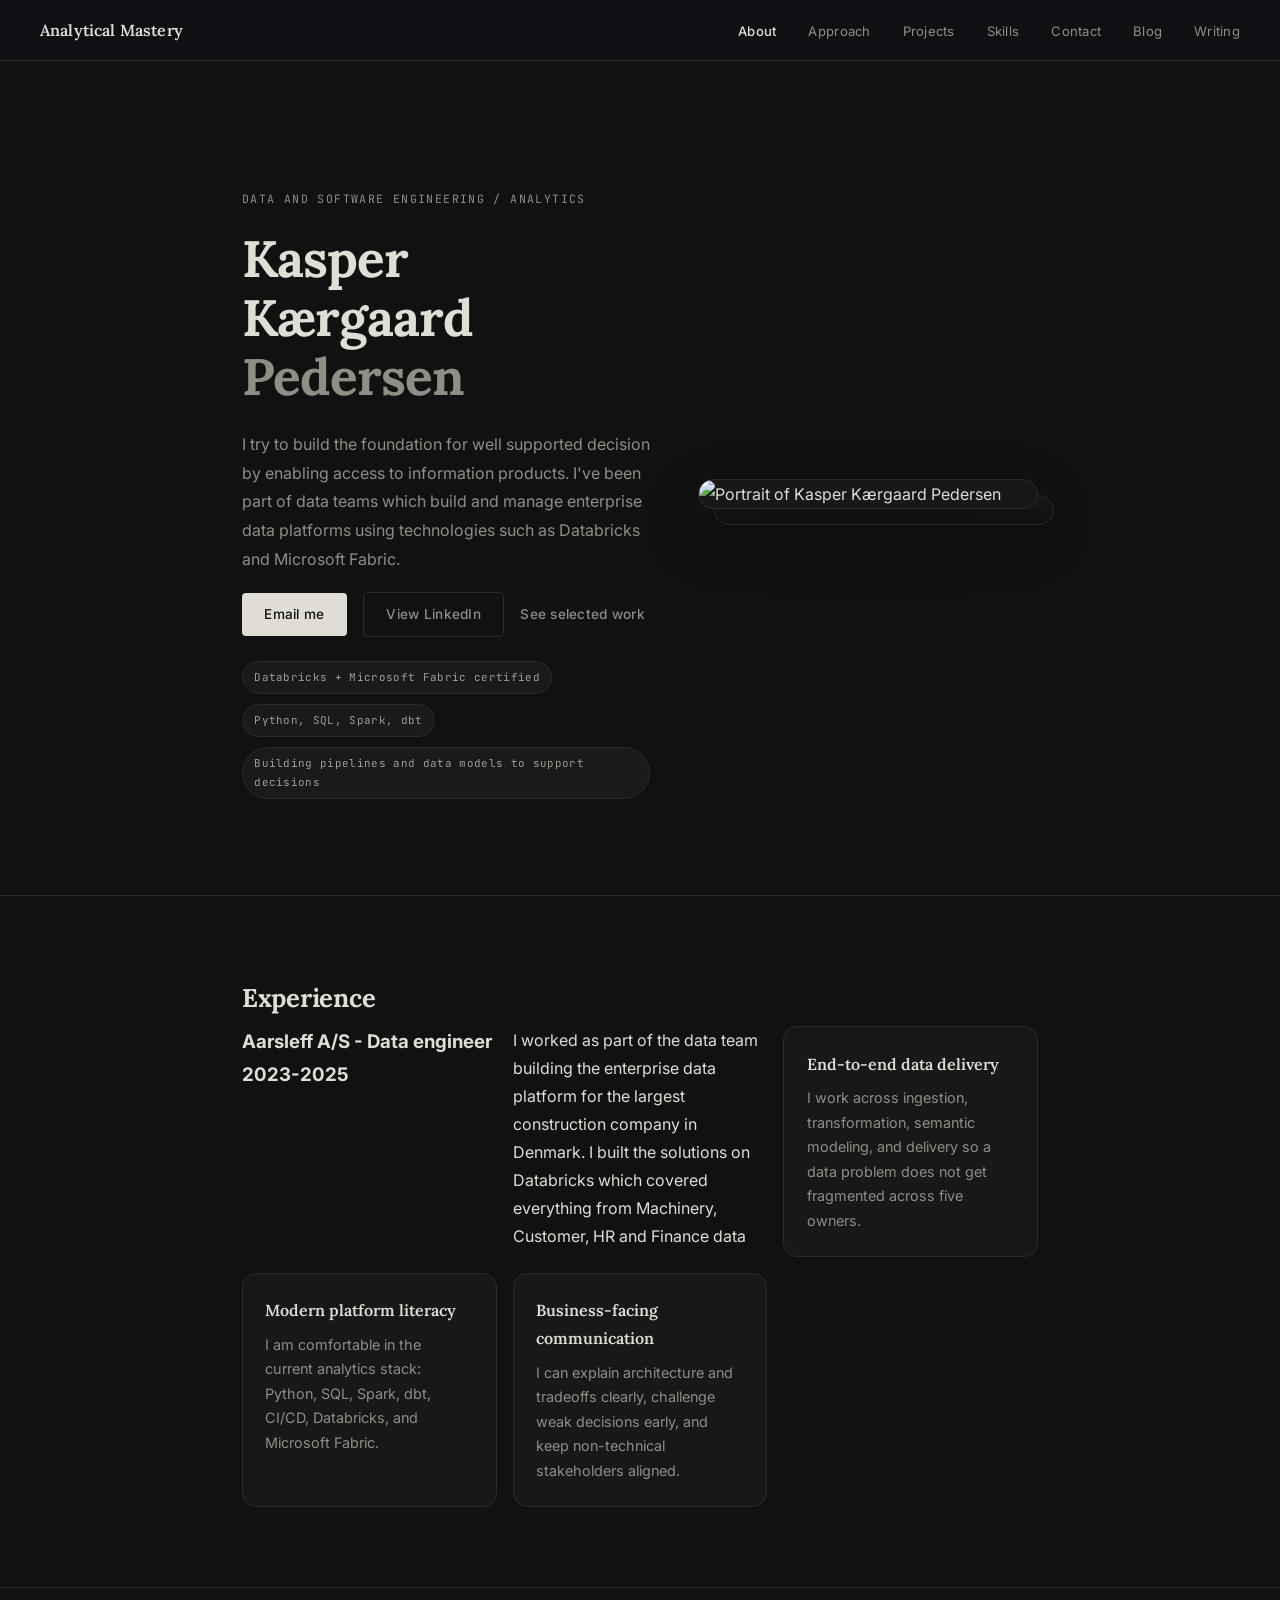
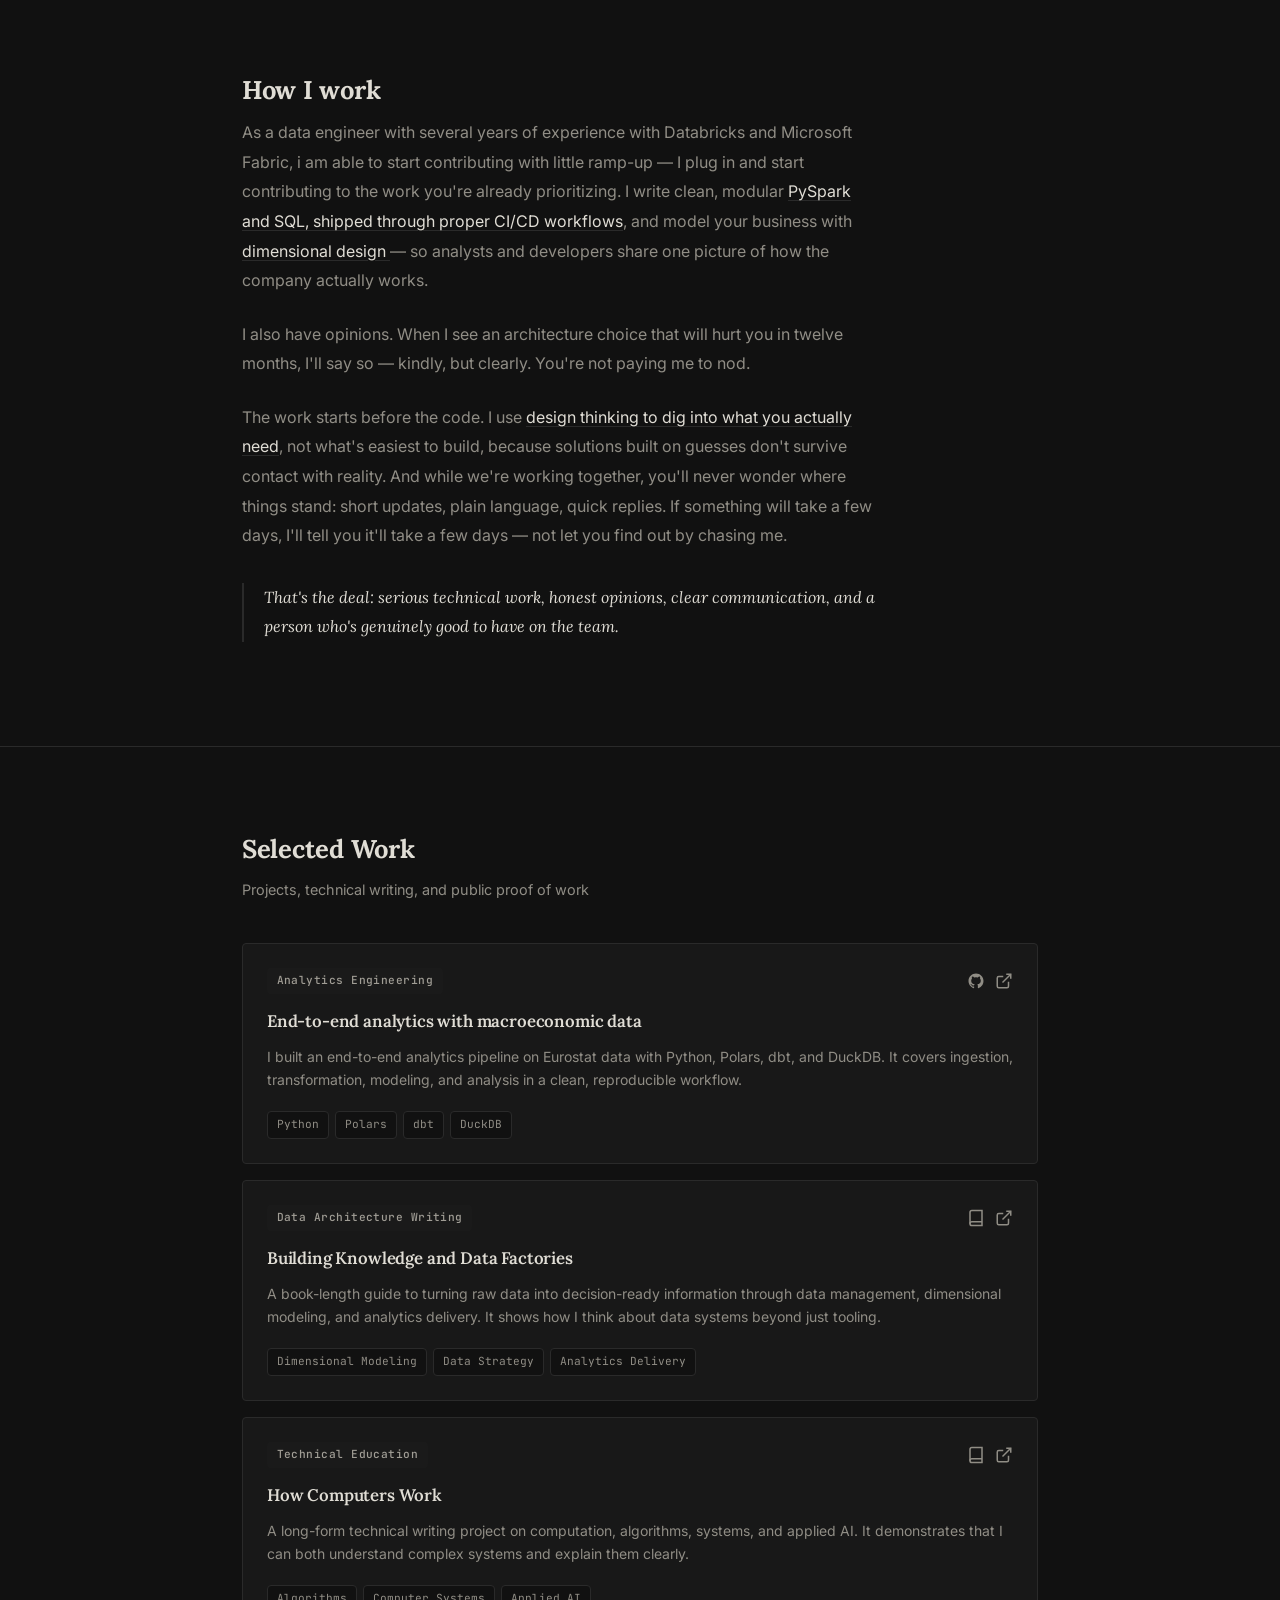
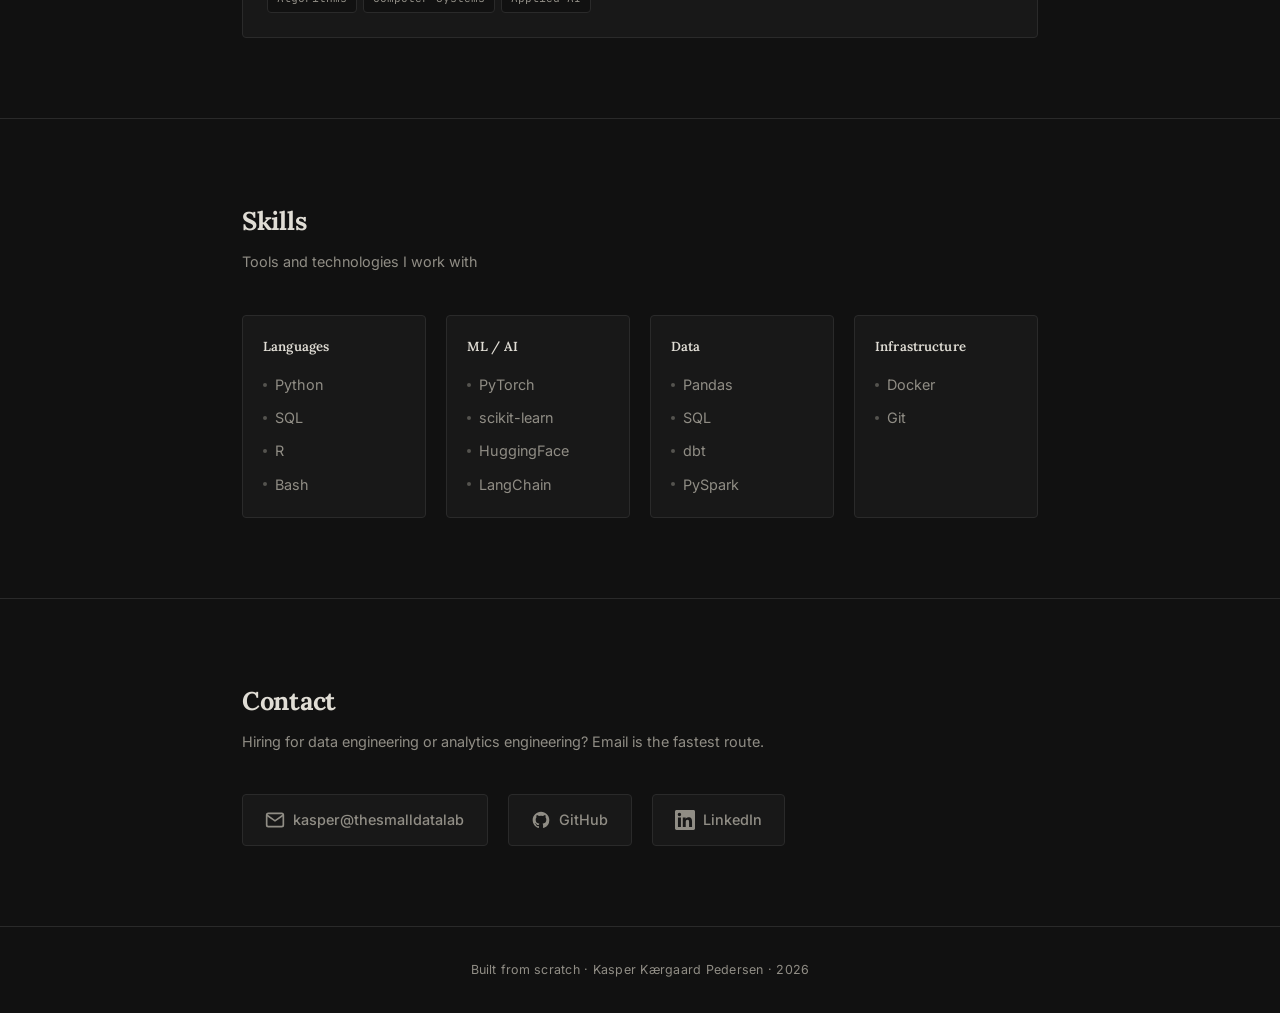
==== index.html @ db58f826 "New update" ====
<!DOCTYPE html>
<html lang="en">
<head>
  <meta charset="UTF-8" />
  <meta name="viewport" content="width=device-width, initial-scale=1.0" />
  <title>Kasper Kærgaard Pedersen | Entrepreneur | Data and software Engineer</title>
  <meta property="og:title" content="Kasper Kærgaard Pedersen | Data Engineer" />
  <meta property="og:type" content="website" />
  <meta property="og:image" content="Kasper_2.jpg" />
  <meta property="og:image:alt" content="Portrait of Kasper Kærgaard Pedersen" />
  <meta name="twitter:card" content="summary_large_image" />
  <meta name="twitter:image" content="Kasper_2.jpg" />
  <link rel="stylesheet" href="style.css" />
  <link rel="preconnect" href="https://fonts.googleapis.com" />
  <link rel="preconnect" href="https://fonts.gstatic.com" crossorigin />
  <link href="https://fonts.googleapis.com/css2?family=Inter:wght@300;400;500;600;700&family=JetBrains+Mono:wght@400;500&family=Lora:ital,wght@0,400;0,500;0,600;0,700;1,400;1,500&display=swap" rel="stylesheet" />
</head>
<body>
  <nav>
    <span class="nav-name">Analytical Mastery</span>
    <ul>
      <li><a href="#about">About</a></li>
      <li><a href="#approach">Approach</a></li>
      <li><a href="#projects">Projects</a></li>
      <li><a href="#skills">Skills</a></li>
      <li><a href="#contact">Contact</a></li>
      <li><a href="blog/index.html">Blog</a></li>
      <li><a href="books/index.html">Writing</a></li>
    </ul>
  </nav>

  <!-- Hero / About -->
  <section id="about">
    <div class="container">
      <div class="hero">
        <div class="hero-copy">
          <p class="hero-tag">Data and software Engineering / Analytics</p>
          <h1>Kasper Kærgaard<br /><span class="accent">Pedersen</span></h1>
          <p class="hero-desc">
            I try to build the foundation for well supported decision by enabling access to information products. I've been part of data teams which build and manage enterprise data platforms using technologies such as Databricks and Microsoft Fabric.
          </p>
          <div class="hero-actions">
            <a href="mailto:kasper@thesmalldatalab?subject=Data%20role%20opportunity" class="btn btn-primary">Email me</a>
            <a href="https://www.linkedin.com/in/kasper-kærgaard-pedersen-718a0913a/" target="_blank" rel="noopener" class="btn btn-secondary">View LinkedIn</a>
            <a href="#projects" class="hero-link">See selected work</a>
          </div>
          <div class="hero-facts" aria-label="Quick hiring facts">
            <span>Databricks + Microsoft Fabric certified</span>
            <span>Python, SQL, Spark, dbt</span>
            <span>Building pipelines and data models to support decisions</span>
          </div>
        </div>
        <figure class="hero-portrait">
          <img src="Kasper_2.jpg" alt="Portrait of Kasper K&aelig;rgaard Pedersen" />
        </figure>
      </div>
    </div>
  </section>

  <section id="snapshot">
    <div class="container">
      <h2 class="section-title">Experience</h2>
      <div class="snapshot-grid">
        <h3>Aarsleff A/S - Data engineer 2023-2025</h3>
        <p>I worked as part of the data team building the enterprise data platform for the largest construction company in Denmark. I built the solutions on Databricks which covered everything from Machinery, Customer, HR and Finance data</p>
        <article class="snapshot-card">
          <h3>End-to-end data delivery</h3>
          <p>I work across ingestion, transformation, semantic modeling, and delivery so a data problem does not get fragmented across five owners.</p>
        </article>
        <article class="snapshot-card">
          <h3>Modern platform literacy</h3>
          <p>I am comfortable in the current analytics stack: Python, SQL, Spark, dbt, CI/CD, Databricks, and Microsoft Fabric.</p>
        </article>
        <article class="snapshot-card">
          <h3>Business-facing communication</h3>
          <p>I can explain architecture and tradeoffs clearly, challenge weak decisions early, and keep non-technical stakeholders aligned.</p>
        </article>
      </div>
    </div>
  </section>

  <!-- How I work -->
  <section id="approach">
    <div class="container">
      <h2 class="section-title">How I work</h2>
      <div class="approach-prose">
        <p>
          As a data engineer with several years of experience with Databricks and Microsoft Fabric, i am able to start contributing with little ramp-up &mdash; I plug in and start contributing to the work you're already prioritizing. I write clean, modular <a href="https://github.com/Kasperpk/analytics-lab" target="_blank" rel="noopener">PySpark and SQL, shipped through proper CI/CD workflows</a>, and model your business with <a href="books/reader.html?book=building-knowledge-data-factories">dimensional design </a> &mdash; so analysts and developers share one picture of how the company actually works.
        </p>
        <p>
          I also have opinions. When I see an architecture choice that will hurt you in twelve months, I'll say so &mdash; kindly, but clearly. You're not paying me to nod.
        </p>
        <p>
          The work starts before the code. I use <a href="books/reader.html?book=building-knowledge-data-factories&amp;chapter=finding-requirements-and-use-cases">design thinking to dig into what you actually need</a>, not what's easiest to build, because solutions built on guesses don't survive contact with reality. And while we're working together, you'll never wonder where things stand: short updates, plain language, quick replies. If something will take a few days, I'll tell you it'll take a few days &mdash; not let you find out by chasing me.
        </p>
        <p class="approach-close">
          That's the deal: serious technical work, honest opinions, clear communication, and a person who's genuinely good to have on the team.
        </p>
      </div>
    </div>
  </section>

  <!-- Projects -->
  <section id="projects">
    <div class="container">
      <h2 class="section-title">Selected Work</h2>
      <p class="section-sub">Projects, technical writing, and public proof of work</p>
      <div class="projects-grid">

        <article class="card">
          <div class="card-header">
            <span class="card-tag">Analytics Engineering</span>
            <div class="card-links">
              <a href="https://github.com/Kasperpk/analytics-lab" target="_blank" rel="noopener" aria-label="GitHub repo">
                <svg width="18" height="18" viewBox="0 0 24 24" fill="currentColor"><path d="M12 2C6.477 2 2 6.484 2 12.017c0 4.425 2.865 8.18 6.839 9.504.5.092.682-.217.682-.483 0-.237-.008-.868-.013-1.703-2.782.605-3.369-1.343-3.369-1.343-.454-1.158-1.11-1.466-1.11-1.466-.908-.62.069-.608.069-.608 1.003.07 1.531 1.032 1.531 1.032.892 1.53 2.341 1.088 2.91.832.092-.647.35-1.088.636-1.338-2.22-.253-4.555-1.113-4.555-4.951 0-1.093.39-1.988 1.029-2.688-.103-.253-.446-1.272.098-2.65 0 0 .84-.27 2.75 1.026A9.564 9.564 0 0 1 12 6.844a9.59 9.59 0 0 1 2.504.337c1.909-1.296 2.747-1.027 2.747-1.027.546 1.379.202 2.398.1 2.651.64.7 1.028 1.595 1.028 2.688 0 3.848-2.339 4.695-4.566 4.943.359.309.678.92.678 1.855 0 1.338-.012 2.419-.012 2.747 0 .268.18.58.688.482A10.02 10.02 0 0 0 22 12.017C22 6.484 17.522 2 12 2z"/></svg>
              </a>
              <a href="https://github.com/Kasperpk/analytics-lab" target="_blank" rel="noopener" aria-label="Repository link">
                <svg width="18" height="18" viewBox="0 0 24 24" fill="none" stroke="currentColor" stroke-width="2"><path d="M18 13v6a2 2 0 0 1-2 2H5a2 2 0 0 1-2-2V8a2 2 0 0 1 2-2h6"/><polyline points="15 3 21 3 21 9"/><line x1="10" y1="14" x2="21" y2="3"/></svg>
              </a>
            </div>
          </div>
          <h3>End-to-end analytics with macroeconomic data</h3>
          <p>I built an end-to-end analytics pipeline on Eurostat data with Python, Polars, dbt, and DuckDB. It covers ingestion, transformation, modeling, and analysis in a clean, reproducible workflow.</p>
          <div class="card-tech">
            <span>Python</span><span>Polars</span><span>dbt</span><span>DuckDB</span>
          </div>
        </article>

        <article class="card">
          <div class="card-header">
            <span class="card-tag">Data Architecture Writing</span>
            <div class="card-links">
              <a href="books/reader.html?book=building-knowledge-data-factories" aria-label="Open book">
                <svg width="18" height="18" viewBox="0 0 24 24" fill="none" stroke="currentColor" stroke-width="2"><path d="M4 19.5A2.5 2.5 0 0 1 6.5 17H20"/><path d="M6.5 2H20v20H6.5A2.5 2.5 0 0 1 4 19.5v-15A2.5 2.5 0 0 1 6.5 2z"/></svg>
              </a>
              <a href="books/index.html" aria-label="Books library">
                <svg width="18" height="18" viewBox="0 0 24 24" fill="none" stroke="currentColor" stroke-width="2"><path d="M18 13v6a2 2 0 0 1-2 2H5a2 2 0 0 1-2-2V8a2 2 0 0 1 2-2h6"/><polyline points="15 3 21 3 21 9"/><line x1="10" y1="14" x2="21" y2="3"/></svg>
              </a>
            </div>
          </div>
          <h3>Building Knowledge and Data Factories</h3>
          <p>A book-length guide to turning raw data into decision-ready information through data management, dimensional modeling, and analytics delivery. It shows how I think about data systems beyond just tooling.</p>
          <div class="card-tech">
            <span>Dimensional Modeling</span><span>Data Strategy</span><span>Analytics Delivery</span>
          </div>
        </article>

        <article class="card">
          <div class="card-header">
            <span class="card-tag">Technical Education</span>
            <div class="card-links">
              <a href="books/reader.html?book=how-computers-work" aria-label="Open book">
                <svg width="18" height="18" viewBox="0 0 24 24" fill="none" stroke="currentColor" stroke-width="2"><path d="M4 19.5A2.5 2.5 0 0 1 6.5 17H20"/><path d="M6.5 2H20v20H6.5A2.5 2.5 0 0 1 4 19.5v-15A2.5 2.5 0 0 1 6.5 2z"/></svg>
              </a>
              <a href="blog/index.html" aria-label="Blog">
                <svg width="18" height="18" viewBox="0 0 24 24" fill="none" stroke="currentColor" stroke-width="2"><path d="M18 13v6a2 2 0 0 1-2 2H5a2 2 0 0 1-2-2V8a2 2 0 0 1 2-2h6"/><polyline points="15 3 21 3 21 9"/><line x1="10" y1="14" x2="21" y2="3"/></svg>
              </a>
            </div>
          </div>
          <h3>How Computers Work</h3>
          <p>A long-form technical writing project on computation, algorithms, systems, and applied AI. It demonstrates that I can both understand complex systems and explain them clearly.</p>
          <div class="card-tech">
            <span>Algorithms</span><span>Computer Systems</span><span>Applied AI</span>
          </div>
        </article>

      </div>
    </div>
  </section>

  <!-- Skills -->
  <section id="skills">
    <div class="container">
      <h2 class="section-title">Skills</h2>
      <p class="section-sub">Tools and technologies I work with</p>
      <div class="skills-grid">

        <div class="skill-group">
          <h4>Languages</h4>
          <ul>
            <li>Python</li>
            <li>SQL</li>
            <li>R</li>
            <li>Bash</li>
          </ul>
        </div>

        <div class="skill-group">
          <h4>ML / AI</h4>
          <ul>
            <li>PyTorch</li>
            <li>scikit-learn</li>
            <li>HuggingFace</li>
            <li>LangChain</li>
          </ul>
        </div>

        <div class="skill-group">
          <h4>Data</h4>
          <ul>
            <li>Pandas</li>
            <li>SQL</li>
            <li>dbt</li>
            <li>PySpark</li>
          </ul>
        </div>

        <div class="skill-group">
          <h4>Infrastructure</h4>
          <ul>
            <li>Docker</li>
            <li>Git</li>
          </ul>
        </div>

      </div>
    </div>
  </section>

  <!-- Contact -->
  <section id="contact">
    <div class="container">
      <h2 class="section-title">Contact</h2>
      <p class="section-sub">Hiring for data engineering or analytics engineering? Email is the fastest route.</p>
      <div class="contact-links">
        <a href="mailto:kasper@thesmalldatalab?subject=Data%20role%20opportunity" class="contact-item">
          <svg width="20" height="20" viewBox="0 0 24 24" fill="none" stroke="currentColor" stroke-width="2"><path d="M4 4h16c1.1 0 2 .9 2 2v12c0 1.1-.9 2-2 2H4c-1.1 0-2-.9-2-2V6c0-1.1.9-2 2-2z"/><polyline points="22,6 12,13 2,6"/></svg>
          kasper@thesmalldatalab
        </a>
        <a href="https://github.com/Kasperpk" target="_blank" rel="noopener" class="contact-item">
          <svg width="20" height="20" viewBox="0 0 24 24" fill="currentColor"><path d="M12 2C6.477 2 2 6.484 2 12.017c0 4.425 2.865 8.18 6.839 9.504.5.092.682-.217.682-.483 0-.237-.008-.868-.013-1.703-2.782.605-3.369-1.343-3.369-1.343-.454-1.158-1.11-1.466-1.11-1.466-.908-.62.069-.608.069-.608 1.003.07 1.531 1.032 1.531 1.032.892 1.53 2.341 1.088 2.91.832.092-.647.35-1.088.636-1.338-2.22-.253-4.555-1.113-4.555-4.951 0-1.093.39-1.988 1.029-2.688-.103-.253-.446-1.272.098-2.65 0 0 .84-.27 2.75 1.026A9.564 9.564 0 0 1 12 6.844a9.59 9.59 0 0 1 2.504.337c1.909-1.296 2.747-1.027 2.747-1.027.546 1.379.202 2.398.1 2.651.64.7 1.028 1.595 1.028 2.688 0 3.848-2.339 4.695-4.566 4.943.359.309.678.92.678 1.855 0 1.338-.012 2.419-.012 2.747 0 .268.18.58.688.482A10.02 10.02 0 0 0 22 12.017C22 6.484 17.522 2 12 2z"/></svg>
          GitHub
        </a>
        <a href="https://www.linkedin.com/in/kasper-kærgaard-pedersen-718a0913a/" target="_blank" rel="noopener" class="contact-item">
          <svg width="20" height="20" viewBox="0 0 24 24" fill="currentColor"><path d="M20.447 20.452h-3.554v-5.569c0-1.328-.027-3.037-1.852-3.037-1.853 0-2.136 1.445-2.136 2.939v5.667H9.351V9h3.414v1.561h.046c.477-.9 1.637-1.85 3.37-1.85 3.601 0 4.267 2.37 4.267 5.455v6.286zM5.337 7.433a2.062 2.062 0 0 1-2.063-2.065 2.064 2.064 0 1 1 2.063 2.065zm1.782 13.019H3.555V9h3.564v11.452zM22.225 0H1.771C.792 0 0 .774 0 1.729v20.542C0 23.227.792 24 1.771 24h20.451C23.2 24 24 23.227 24 22.271V1.729C24 .774 23.2 0 22.222 0h.003z"/></svg>
          LinkedIn
        </a>
      </div>
    </div>
  </section>

  <footer>
    <div class="container">
      <p>Built from scratch &middot; Kasper Kærgaard Pedersen &middot; 2026</p>
    </div>
  </footer>

  <script src="script.js"></script>
</body>
</html>
---- style.css ----
/* ── Reset & Base ─────────────────────────────────────────── */
*, *::before, *::after { box-sizing: border-box; margin: 0; padding: 0; }

:root {
  --bg:        #111111;
  --bg-card:   #181818;
  --bg-card-h: #1e1e1e;
  --border:    #2a2a2a;
  --text:      #e0ddd5;
  --text-muted:#908d85;
  --accent:    #908d85;
  --accent-dim:#2a2a2a;
  --tag-bg:    #1a1a1a;
  --tag-text:  #a09d95;
  --font:      'Inter', system-ui, sans-serif;
  --serif:     'Lora', 'Georgia', serif;
  --mono:      'JetBrains Mono', monospace;
  --radius:    4px;
  --max-w:     860px;
}

html { scroll-behavior: smooth; font-size: 16px; }

body {
  font-family: var(--font);
  background: var(--bg);
  color: var(--text);
  line-height: 1.75;
  -webkit-font-smoothing: antialiased;
}

a { color: inherit; text-decoration: none; }

/* ── Layout ───────────────────────────────────────────────── */
.container {
  max-width: var(--max-w);
  margin: 0 auto;
  padding: 0 2rem;
}

section {
  padding: 5rem 0;
}

section + section {
  border-top: 1px solid var(--border);
}

/* ── Nav ──────────────────────────────────────────────────── */
nav {
  position: sticky;
  top: 0;
  z-index: 100;
  display: flex;
  align-items: center;
  justify-content: space-between;
  padding: 1rem 2.5rem;
  background: rgba(16, 17, 20, 0.9);
  backdrop-filter: blur(12px);
  border-bottom: 1px solid var(--border);
}

.nav-name {
  font-family: var(--serif);
  font-size: 1rem;
  font-weight: 600;
  color: var(--text);
  letter-spacing: 0.01em;
}

nav ul {
  list-style: none;
  display: flex;
  gap: 2rem;
}

nav ul a {
  font-size: 0.82rem;
  color: var(--text-muted);
  transition: color 0.2s;
  font-weight: 400;
  letter-spacing: 0.02em;
}

nav ul a:hover { color: var(--text); }
nav ul a.active { color: var(--text); font-weight: 500; }

/* ── Hero ─────────────────────────────────────────────────── */
#about {
  padding-top: 8rem;
  padding-bottom: 6rem;
}

.hero {
  display: grid;
  grid-template-columns: minmax(0, 1fr) minmax(260px, 340px);
  align-items: center;
  gap: 3rem;
}

.hero-copy {
  max-width: 580px;
}

.hero-tag {
  font-family: var(--mono);
  font-size: 0.72rem;
  color: var(--text-muted);
  letter-spacing: 0.12em;
  text-transform: uppercase;
  margin-bottom: 1.25rem;
}

.hero h1 {
  font-family: var(--serif);
  font-size: clamp(2.2rem, 5.5vw, 3.2rem);
  font-weight: 700;
  line-height: 1.15;
  letter-spacing: -0.02em;
  margin-bottom: 1.5rem;
  color: var(--text);
}

.accent { color: var(--text-muted); }

.hero-desc {
  font-size: 1rem;
  color: var(--text-muted);
  max-width: 480px;
  margin-bottom: 1.15rem;
  line-height: 1.8;
}

.hero-note {
  font-size: 0.92rem;
  color: var(--text);
  margin-bottom: 2rem;
}

.hero-actions {
  display: flex;
  align-items: center;
  gap: 1rem;
  flex-wrap: wrap;
}

.hero-link {
  color: var(--text-muted);
  font-size: 0.85rem;
  font-weight: 500;
  letter-spacing: 0.02em;
  transition: color 0.2s;
}

.hero-link:hover {
  color: var(--text);
}

.hero-facts {
  display: flex;
  flex-wrap: wrap;
  gap: 0.6rem;
  margin-top: 1.5rem;
}

.hero-facts span {
  font-family: var(--mono);
  font-size: 0.68rem;
  color: var(--tag-text);
  background: var(--tag-bg);
  border: 1px solid var(--border);
  border-radius: 999px;
  padding: 0.38rem 0.7rem;
  letter-spacing: 0.03em;
}

.hero-portrait {
  position: relative;
  margin: 0;
  width: min(100%, 340px);
  justify-self: end;
}

.hero-portrait::before {
  content: '';
  position: absolute;
  inset: 1rem -1rem -1rem 1rem;
  border: 1px solid var(--border);
  border-radius: 16px;
  background: linear-gradient(180deg, rgba(255, 255, 255, 0.03), rgba(255, 255, 255, 0));
}

.hero-portrait img {
  position: relative;
  display: block;
  width: 100%;
  height: auto;
  border-radius: 16px;
  border: 1px solid var(--border);
  background: var(--bg-card);
  box-shadow: 0 24px 60px rgba(0, 0, 0, 0.28);
}

/* ── Hiring Snapshot ─────────────────────────────────────── */
.snapshot-grid {
  display: grid;
  grid-template-columns: repeat(3, minmax(0, 1fr));
  gap: 1rem;
}

.snapshot-card {
  background: var(--bg-card);
  border: 1px solid var(--border);
  border-radius: 14px;
  padding: 1.4rem;
}

.snapshot-card h3 {
  font-family: var(--serif);
  font-size: 1rem;
  font-weight: 600;
  margin-bottom: 0.55rem;
  color: var(--text);
}

.snapshot-card p {
  font-size: 0.9rem;
  color: var(--text-muted);
  line-height: 1.7;
}

/* ── Buttons ──────────────────────────────────────────────── */
.btn {
  display: inline-block;
  padding: 0.6rem 1.4rem;
  border-radius: var(--radius);
  font-size: 0.85rem;
  font-weight: 500;
  transition: all 0.2s;
  letter-spacing: 0.02em;
}

.btn-primary {
  background: var(--text);
  color: var(--bg);
}

.btn-primary:hover {
  background: #ccc9c1;
  transform: translateY(-1px);
}

.btn-secondary {
  background: transparent;
  color: var(--text-muted);
  border: 1px solid var(--border);
}

.btn-secondary:hover {
  border-color: var(--text-muted);
  color: var(--text);
}

/* ── Section Headings ─────────────────────────────────────── */
.section-title {
  font-family: var(--serif);
  font-size: 1.6rem;
  font-weight: 700;
  letter-spacing: -0.01em;
  margin-bottom: 0.35rem;
}

.section-sub {
  color: var(--text-muted);
  font-size: 0.9rem;
  margin-bottom: 2.5rem;
}

/* ── Approach (How I work) ───────────────────────────────── */
.approach-prose {
  max-width: 640px;
}

.approach-prose p {
  font-size: 1rem;
  color: var(--text-muted);
  line-height: 1.85;
  margin-bottom: 1.5rem;
}

.approach-prose a {
  color: var(--text);
  text-decoration: underline;
  text-underline-offset: 3px;
  text-decoration-color: var(--accent-dim);
  transition: text-decoration-color 0.2s;
}

.approach-prose a:hover {
  text-decoration-color: var(--text-muted);
}

.approach-close {
  font-family: var(--serif);
  font-style: italic;
  color: var(--text) !important;
  border-left: 2px solid var(--border);
  padding-left: 1.25rem;
  margin-top: 2rem !important;
}

/* ── Project Cards ────────────────────────────────────────── */
.projects-grid {
  display: grid;
  grid-template-columns: 1fr;
  gap: 1rem;
}

.card {
  background: var(--bg-card);
  border: 1px solid var(--border);
  border-radius: var(--radius);
  padding: 1.5rem;
  transition: border-color 0.2s, background 0.2s;
}

.card:hover {
  border-color: var(--accent-dim);
  background: var(--bg-card-h);
}

.card-header {
  display: flex;
  align-items: center;
  justify-content: space-between;
  margin-bottom: 0.85rem;
}

.card-tag {
  font-family: var(--mono);
  font-size: 0.7rem;
  color: var(--tag-text);
  background: var(--tag-bg);
  padding: 0.2rem 0.6rem;
  border-radius: 4px;
  letter-spacing: 0.04em;
  font-weight: 500;
}

.card-links {
  display: flex;
  gap: 0.6rem;
}

.card-links a {
  color: var(--text-muted);
  transition: color 0.2s;
  display: flex;
  align-items: center;
}

.card-links a:hover { color: var(--text); }

.card h3 {
  font-family: var(--serif);
  font-size: 1.05rem;
  font-weight: 600;
  margin-bottom: 0.5rem;
  letter-spacing: -0.01em;
}

.card p {
  font-size: 0.875rem;
  color: var(--text-muted);
  line-height: 1.65;
  margin-bottom: 1.25rem;
}

.card-tech {
  display: flex;
  flex-wrap: wrap;
  gap: 0.4rem;
}

.card-tech span {
  font-family: var(--mono);
  font-size: 0.7rem;
  color: var(--text-muted);
  background: var(--bg);
  border: 1px solid var(--border);
  padding: 0.2rem 0.55rem;
  border-radius: 4px;
}

/* ── Skills ───────────────────────────────────────────────── */
.skills-grid {
  display: grid;
  grid-template-columns: repeat(auto-fill, minmax(160px, 1fr));
  gap: 1.25rem;
}

.skill-group {
  background: var(--bg-card);
  border: 1px solid var(--border);
  border-radius: var(--radius);
  padding: 1.25rem;
}

.skill-group h4 {
  font-family: var(--serif);
  font-size: 0.82rem;
  color: var(--text);
  letter-spacing: 0.01em;
  margin-bottom: 0.85rem;
  font-weight: 600;
}

.skill-group ul {
  list-style: none;
  display: flex;
  flex-direction: column;
  gap: 0.5rem;
}

.skill-group li {
  font-size: 0.9rem;
  color: var(--text-muted);
  display: flex;
  align-items: center;
  gap: 0.5rem;
}

.skill-group li::before {
  content: '';
  display: inline-block;
  width: 4px;
  height: 4px;
  background: var(--text-muted);
  border-radius: 50%;
  flex-shrink: 0;
  opacity: 0.5;
}

/* ── Contact ──────────────────────────────────────────────── */
.contact-links {
  display: flex;
  gap: 1.25rem;
  flex-wrap: wrap;
}

.contact-item {
  display: flex;
  align-items: center;
  gap: 0.5rem;
  padding: 0.75rem 1.4rem;
  background: var(--bg-card);
  border: 1px solid var(--border);
  border-radius: var(--radius);
  font-size: 0.9rem;
  color: var(--text-muted);
  font-weight: 500;
  transition: all 0.2s;
}

.contact-item:hover {
  border-color: var(--text-muted);
  color: var(--text);
}

.contact-note {
  max-width: 620px;
  margin: -1rem 0 1.5rem;
  color: var(--text-muted);
  font-size: 0.95rem;
}

/* ── Footer ───────────────────────────────────────────────── */
footer {
  border-top: 1px solid var(--border);
  padding: 2rem 0;
  text-align: center;
}

footer p {
  font-size: 0.78rem;
  color: var(--text-muted);
  font-family: var(--font);
  letter-spacing: 0.02em;
}

/* ── Blog List ────────────────────────────────────────────── */
.loading {
  color: var(--text-muted);
  font-size: 0.9rem;
}

#posts-container {
  display: grid;
  grid-template-columns: repeat(2, 1fr);
  gap: 1.5rem;
}

.post-card {
  display: flex;
  flex-direction: column;
  background: var(--bg-card);
  border: 1px solid var(--border);
  border-radius: var(--radius);
  overflow: hidden;
  color: var(--text);
  transition: border-color 0.2s, background 0.2s, transform 0.2s;
}

.post-card:hover {
  border-color: var(--text-muted);
  background: var(--bg-card-h);
  transform: translateY(-3px);
}

.post-card-thumb {
  aspect-ratio: 1200 / 630;
  background: var(--bg);
  border-bottom: 1px solid var(--border);
}

.post-card-thumb img {
  display: block;
  width: 100%;
  height: 100%;
  object-fit: cover;
}

.post-card-body {
  display: flex;
  flex-direction: column;
  gap: 0.5rem;
  padding: 1.5rem;
  flex: 1;
}

.post-card-body time {
  font-family: var(--mono);
  font-size: 0.72rem;
  letter-spacing: 0.08em;
  text-transform: uppercase;
  color: var(--text-muted);
}

.post-card-body h3 {
  font-family: var(--serif);
  font-size: 1.2rem;
  font-weight: 600;
  line-height: 1.3;
}

.post-card-body p {
  font-size: 0.88rem;
  color: var(--text-muted);
  line-height: 1.6;
}

@media (max-width: 720px) {
  #posts-container { grid-template-columns: 1fr; }
}

/* ── Blog Post ────────────────────────────────────────────── */
.post-back-wrap {
  padding: 2.5rem 0 0;
}

.post-back {
  display: inline-flex;
  align-items: center;
  gap: 0.4rem;
  font-size: 0.85rem;
  color: var(--text-muted);
  font-weight: 500;
  transition: color 0.2s;
}

.post-back:hover { color: var(--text); }

.post-date {
  display: block;
  font-family: var(--mono);
  font-size: 0.78rem;
  color: var(--text-muted);
  margin: 1.5rem 0 0.25rem;
}

.prose {
  max-width: 640px;
  padding: 0 0 6rem;
}

.prose h1 {
  font-family: var(--serif);
  font-size: 1.9rem;
  font-weight: 700;
  letter-spacing: -0.02em;
  line-height: 1.25;
  margin: 0.5rem 0 1.5rem;
}

.prose h2 {
  font-family: var(--serif);
  font-size: 1.25rem;
  font-weight: 600;
  margin: 2.5rem 0 0.75rem;
  letter-spacing: -0.01em;
}

.prose h3 {
  font-family: var(--serif);
  font-size: 1.05rem;
  font-weight: 600;
  margin: 2rem 0 0.5rem;
}

.prose p {
  color: var(--text-muted);
  margin-bottom: 1.25rem;
  line-height: 1.8;
}

.prose a { color: var(--text); text-decoration: underline; text-underline-offset: 2px; }

.prose ul, .prose ol {
  color: var(--text-muted);
  padding-left: 1.4rem;
  margin-bottom: 1.25rem;
}

.prose li { margin-bottom: 0.4rem; line-height: 1.75; }

.prose pre {
  background: #0d1117;
  border: 1px solid var(--border);
  border-radius: var(--radius);
  padding: 1.25rem 1.5rem;
  overflow-x: auto;
  margin: 1.5rem 0;
}

.prose code {
  font-family: var(--mono);
  font-size: 0.85em;
}

.prose p code, .prose li code {
  background: var(--bg-card);
  border: 1px solid var(--border);
  padding: 0.1em 0.4em;
  border-radius: 4px;
  color: var(--text);
}

.prose blockquote {
  border-left: 2px solid var(--border);
  padding-left: 1.25rem;
  margin: 1.75rem 0;
  color: var(--text-muted);
  font-family: var(--serif);
  font-style: italic;
  line-height: 1.85;
}

.prose table {
  width: 100%;
  border-collapse: collapse;
  margin: 1.5rem 0;
  font-size: 0.9rem;
}

.prose th, .prose td {
  padding: 0.6rem 1rem;
  border: 1px solid var(--border);
  text-align: left;
}

.prose th {
  background: var(--bg-card);
  font-weight: 600;
  color: var(--text);
}

.prose td { color: var(--text-muted); }

.prose hr {
  border: none;
  border-top: 1px solid var(--border);
  margin: 2.5rem 0;
}

/* ── Book Cards (landing page) ─────────────────────────────── */
.book-card {
  display: flex;
  align-items: center;
  gap: 2rem;
  padding: 1.5rem;
  background: var(--bg-card);
  border: 1px solid var(--border);
  border-radius: var(--radius);
  margin-bottom: 1rem;
  transition: border-color 0.2s, background 0.2s;
  color: var(--text);
}

.book-card:hover {
  border-color: var(--text-muted);
  background: var(--bg-card-h);
}

.book-cover {
  flex-shrink: 0;
  width: 120px;
  height: 160px;
  border-radius: var(--radius);
  background: linear-gradient(135deg, var(--cover-accent, #333) 0%, #1a1a1a 100%);
  display: flex;
  align-items: center;
  justify-content: center;
  position: relative;
  overflow: hidden;
}

.book-cover::before {
  content: '';
  position: absolute;
  left: 0;
  top: 0;
  width: 4px;
  height: 100%;
  background: rgba(0,0,0,0.3);
}

.book-cover-inner {
  text-align: center;
  padding: 1rem 0.5rem;
}

.book-cover-icon {
  display: block;
  margin-bottom: 0.5rem;
  opacity: 0.7;
}

.book-cover-title {
  display: block;
  font-size: 0.7rem;
  font-weight: 700;
  line-height: 1.2;
  color: #fff;
}

.book-cover-subtitle {
  display: block;
  font-size: 0.55rem;
  color: rgba(255,255,255,0.7);
  margin-top: 0.25rem;
}

.book-info {
  flex: 1;
  min-width: 0;
}

.book-info-header {
  display: flex;
  align-items: center;
  gap: 0.75rem;
  margin-bottom: 0.5rem;
}

.book-info-header h3 {
  font-family: var(--serif);
  font-size: 1.15rem;
  font-weight: 600;
}

.book-status {
  font-family: var(--mono);
  font-size: 0.65rem;
  color: var(--tag-text);
  background: var(--tag-bg);
  padding: 0.15rem 0.5rem;
  border-radius: 4px;
  white-space: nowrap;
}

.book-desc {
  font-size: 0.875rem;
  color: var(--text-muted);
  line-height: 1.65;
  margin-bottom: 0.75rem;
}

.book-meta-row {
  display: flex;
  align-items: center;
  gap: 0.5rem;
  margin-bottom: 0.75rem;
}

.book-meta-item {
  font-family: var(--mono);
  font-size: 0.72rem;
  color: var(--text-muted);
}

.book-meta-sep {
  color: var(--text-muted);
  opacity: 0.4;
}

.book-tags {
  display: flex;
  flex-wrap: wrap;
  gap: 0.4rem;
  margin-bottom: 0.5rem;
}

.book-tags span {
  font-family: var(--mono);
  font-size: 0.65rem;
  color: var(--text-muted);
  background: var(--bg);
  border: 1px solid var(--border);
  padding: 0.15rem 0.5rem;
  border-radius: 4px;
}

.book-updated {
  font-size: 0.72rem;
  color: var(--text-muted);
  opacity: 0.6;
}

/* ── Book Reader Layout ───────────────────────────────────── */
.reader-layout {
  display: flex;
  min-height: calc(100vh - 56px);
}

.reader-sidebar {
  width: 300px;
  flex-shrink: 0;
  background: var(--bg-card);
  border-right: 1px solid var(--border);
  padding: 1.5rem 0;
  overflow-y: auto;
  position: sticky;
  top: 56px;
  height: calc(100vh - 56px);
}

.sidebar-header {
  padding: 0 1.25rem 1rem;
  border-bottom: 1px solid var(--border);
  margin-bottom: 1rem;
}

.sidebar-back {
  display: inline-flex;
  align-items: center;
  gap: 0.35rem;
  font-size: 0.78rem;
  color: var(--text-muted);
  font-weight: 500;
  margin-bottom: 0.75rem;
  transition: color 0.2s;
}

.sidebar-back:hover { color: var(--text); }

.sidebar-title {
  font-family: var(--serif);
  font-size: 1rem;
  font-weight: 700;
  color: var(--text);
  line-height: 1.3;
}

.sidebar-toc {
  padding: 0 0.75rem;
}

.toc-section {
  margin-bottom: 1.25rem;
}

.toc-section-title {
  font-family: var(--serif);
  font-size: 0.72rem;
  text-transform: uppercase;
  letter-spacing: 0.06em;
  color: var(--text);
  padding: 0 0.5rem;
  margin-bottom: 0.5rem;
  font-weight: 600;
}

.toc-chapters {
  list-style: none;
}

.toc-link {
  display: flex;
  align-items: center;
  justify-content: space-between;
  padding: 0.4rem 0.5rem;
  border-radius: 6px;
  font-size: 0.82rem;
  color: var(--text-muted);
  transition: all 0.15s;
  gap: 0.5rem;
}

.toc-link:hover {
  background: var(--bg-card-h);
  color: var(--text);
}

.toc-active {
  background: var(--bg-card-h) !important;
  color: var(--text) !important;
  font-weight: 600;
}

.toc-chapter-title {
  flex: 1;
  min-width: 0;
  overflow: hidden;
  text-overflow: ellipsis;
  white-space: nowrap;
}

.toc-lock {
  flex-shrink: 0;
  opacity: 0.4;
}

.sidebar-toggle {
  display: none;
  position: fixed;
  bottom: 1.5rem;
  left: 1.5rem;
  z-index: 200;
  background: var(--accent);
  color: #fff;
  border: none;
  border-radius: 50%;
  width: 48px;
  height: 48px;
  cursor: pointer;
  align-items: center;
  justify-content: center;
  box-shadow: 0 4px 12px rgba(0,0,0,0.4);
}

/* Reader main content */
.reader-content {
  flex: 1;
  min-width: 0;
  padding: 2.5rem 3rem 4rem;
  max-width: 800px;
}

.reader-content .prose {
  max-width: 100%;
}

.reader-content .prose img {
  max-width: 100%;
  border-radius: var(--radius);
  border: 1px solid var(--border);
  margin: 1.5rem 0;
}

.prose .obsidian-embed {
  margin: 1.5rem 0;
  padding: 1rem 1.1rem;
  border: 1px dashed var(--border);
  border-radius: var(--radius);
  background: var(--bg-card);
}

.prose .obsidian-embed img {
  margin: 0 0 0.75rem;
}

.prose .obsidian-embed-label {
  display: inline-block;
  margin-bottom: 0.75rem;
  font-family: var(--mono);
  font-size: 0.65rem;
  text-transform: uppercase;
  letter-spacing: 0.05em;
  color: var(--text-muted);
}

.prose .obsidian-embed figcaption {
  color: var(--text-muted);
  font-size: 0.85rem;
  line-height: 1.6;
}

.prose .obsidian-embed.is-missing {
  border-style: solid;
}

/* Locked chapter overlay */
.chapter-locked {
  display: flex;
  align-items: center;
  justify-content: center;
  min-height: 50vh;
  padding: 2rem;
}

.locked-inner {
  text-align: center;
  max-width: 400px;
}

.locked-inner svg {
  color: var(--text-muted);
  margin-bottom: 1.5rem;
  opacity: 0.5;
}

.locked-inner h3 {
  font-family: var(--serif);
  font-size: 1.2rem;
  font-weight: 600;
  margin-bottom: 0.75rem;
}

.locked-inner p {
  font-size: 0.9rem;
  color: var(--text-muted);
  line-height: 1.7;
  margin-bottom: 1.5rem;
}

.locked-inner .btn {
  margin-bottom: 1rem;
}

.locked-note {
  font-family: var(--mono);
  font-size: 0.7rem;
  color: var(--text-muted);
  opacity: 0.6;
}

/* Chapter navigation */
.chapter-nav {
  display: flex;
  justify-content: space-between;
  gap: 1rem;
  padding: 2rem 0;
  border-top: 1px solid var(--border);
  margin-top: 3rem;
}

.chapter-nav-btn {
  display: inline-flex;
  align-items: center;
  gap: 0.5rem;
  font-size: 0.85rem;
  color: var(--text-muted);
  font-weight: 500;
  padding: 0.6rem 1rem;
  background: var(--bg-card);
  border: 1px solid var(--border);
  border-radius: var(--radius);
  transition: all 0.2s;
  max-width: 45%;
}

.chapter-nav-btn span {
  overflow: hidden;
  text-overflow: ellipsis;
  white-space: nowrap;
}

.chapter-nav-btn:hover {
  border-color: var(--text-muted);
  color: var(--text);
}

/* Book intro page */
.book-intro {
  padding: 3rem 0;
}

.book-intro h1 {
  font-family: var(--serif);
  font-size: 2rem;
  font-weight: 700;
  letter-spacing: -0.02em;
  margin-bottom: 0.25rem;
}

.book-intro-subtitle {
  font-size: 1.1rem;
  color: var(--text-muted);
  margin-bottom: 1rem;
}

.book-intro-meta {
  display: flex;
  align-items: center;
  gap: 0.5rem;
  flex-wrap: wrap;
  font-family: var(--mono);
  font-size: 0.75rem;
  color: var(--text-muted);
  margin-bottom: 1.5rem;
}

.book-intro-desc {
  font-size: 1rem;
  color: var(--text-muted);
  line-height: 1.75;
  max-width: 600px;
  margin-bottom: 2rem;
}

.book-intro-cta {
  margin-bottom: 3rem;
}

.book-intro-sections h2 {
  font-family: var(--serif);
  font-size: 1.3rem;
  font-weight: 600;
  margin-bottom: 1.5rem;
}

.intro-toc-section {
  margin-bottom: 2rem;
}

.intro-toc-section h3 {
  font-family: var(--serif);
  font-size: 0.8rem;
  text-transform: uppercase;
  letter-spacing: 0.06em;
  color: var(--text);
  margin-bottom: 0.75rem;
  font-weight: 600;
}

.intro-toc-section ol {
  list-style: none;
  counter-reset: toc-counter;
}

.intro-toc-section li {
  counter-increment: toc-counter;
}

.intro-toc-section li a {
  display: flex;
  align-items: center;
  justify-content: space-between;
  padding: 0.5rem 0.75rem;
  border-radius: 6px;
  font-size: 0.9rem;
  color: var(--text-muted);
  transition: all 0.15s;
}

.intro-toc-section li a:hover {
  background: var(--bg-card);
  color: var(--text);
}

.intro-toc-free {
  font-family: var(--mono);
  font-size: 0.6rem;
  color: var(--text-muted);
  background: var(--bg-card);
  padding: 0.1rem 0.4rem;
  border-radius: 3px;
}

.intro-toc-lock {
  font-family: var(--mono);
  font-size: 0.6rem;
  color: var(--text-muted);
  opacity: 0.5;
}

/* ── Responsive ───────────────────────────────────────────── */
@media (max-width: 640px) {
  nav { padding: 1rem 1.25rem; }
  nav ul { gap: 1.2rem; }
  .container { padding: 0 1.25rem; }
  section { padding: 4rem 0; }
  #about { padding-top: 4.5rem; }
  .hero {
    grid-template-columns: 1fr;
    gap: 2rem;
  }
  .hero-portrait {
    justify-self: start;
    width: min(100%, 300px);
  }
  .hero-portrait::before {
    inset: 0.75rem -0.75rem -0.75rem 0.75rem;
  }
  .hero-actions {
    align-items: flex-start;
  }
  .snapshot-grid {
    grid-template-columns: 1fr;
  }
  .projects-grid { grid-template-columns: 1fr; }
  .skills-grid { grid-template-columns: 1fr 1fr; }
  .contact-links { flex-direction: column; }

  /* Book card responsive */
  .book-card {
    flex-direction: column;
    align-items: flex-start;
    gap: 1.25rem;
  }

  .book-cover {
    width: 100%;
    height: 120px;
  }

  /* Reader responsive */
  .reader-sidebar {
    position: fixed;
    left: -320px;
    top: 56px;
    z-index: 150;
    width: 300px;
    transition: left 0.3s;
    box-shadow: 4px 0 20px rgba(0,0,0,0.5);
  }

  .reader-sidebar.sidebar-open {
    left: 0;
  }

  .sidebar-toggle {
    display: flex;
  }

  .reader-content {
    padding: 1.5rem 1.25rem 3rem;
  }

  .chapter-nav {
    flex-direction: column;
  }

  .chapter-nav-btn {
    max-width: 100%;
  }
}
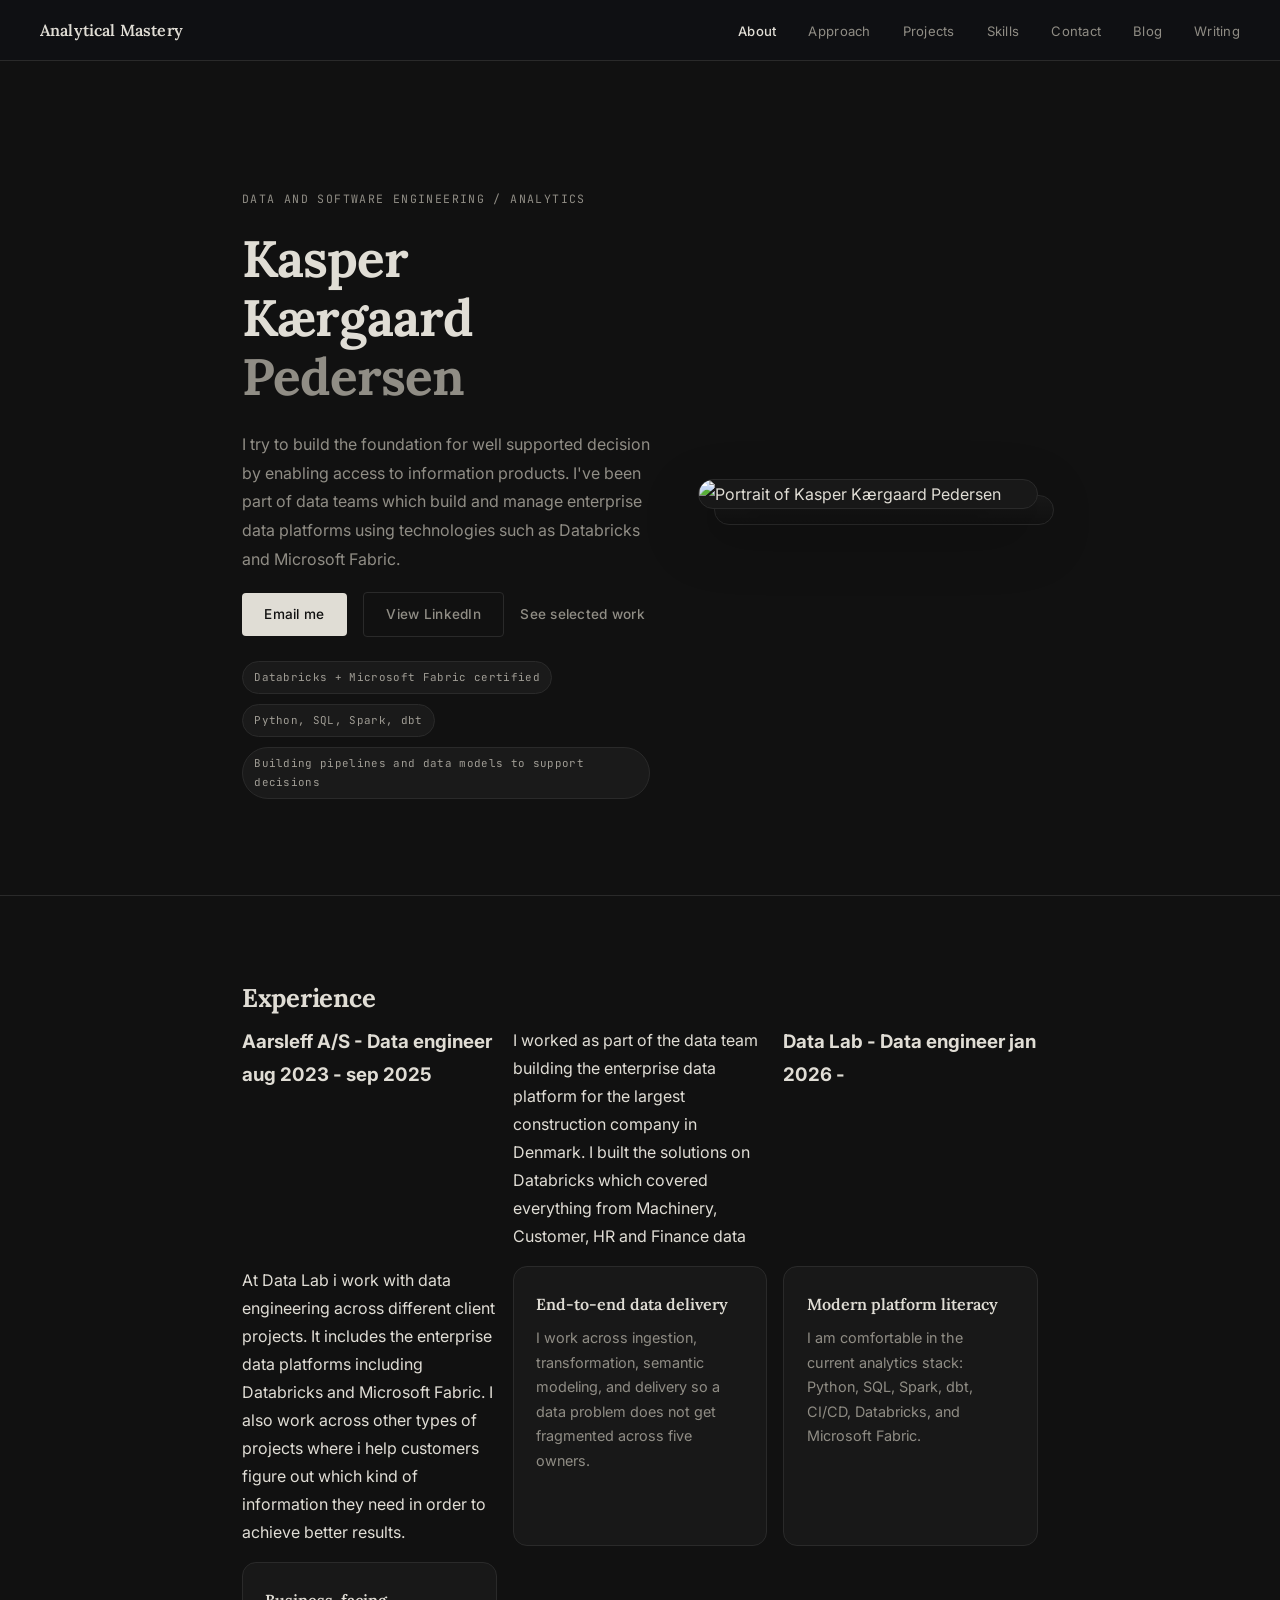
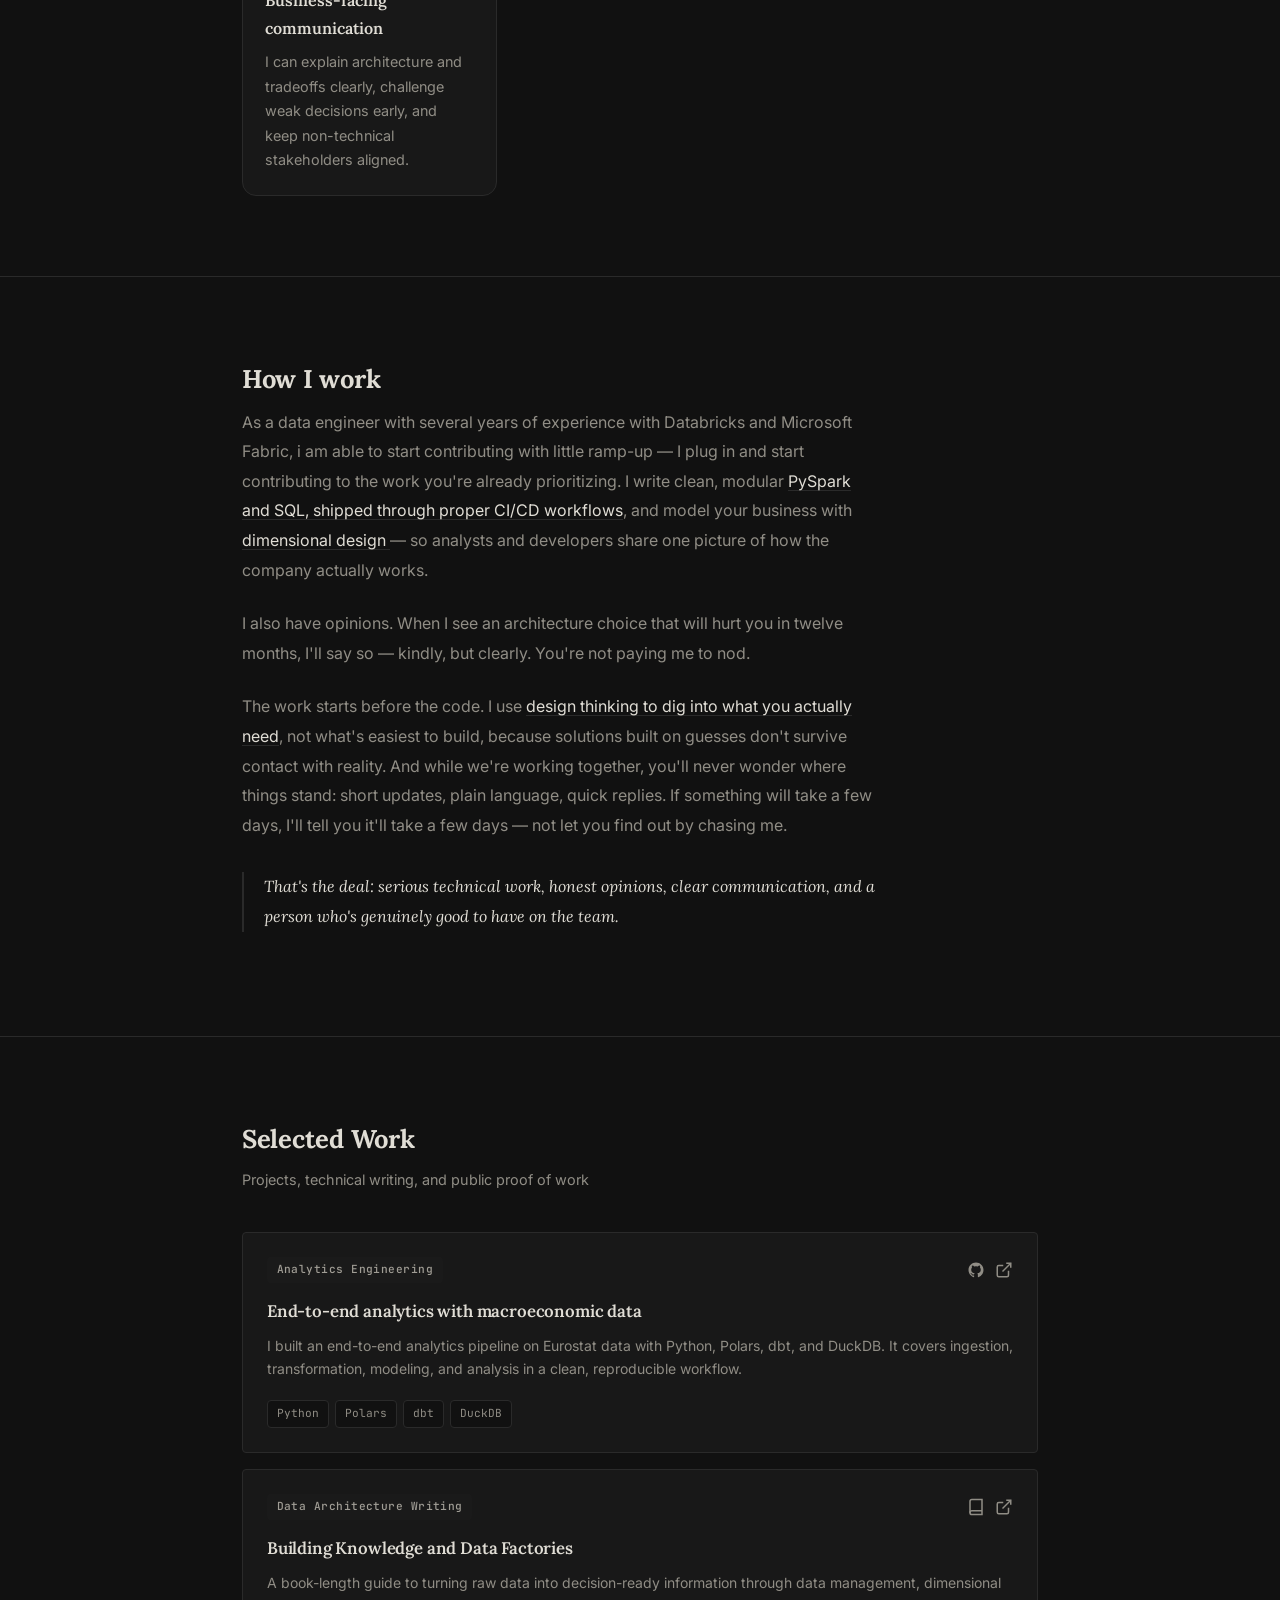
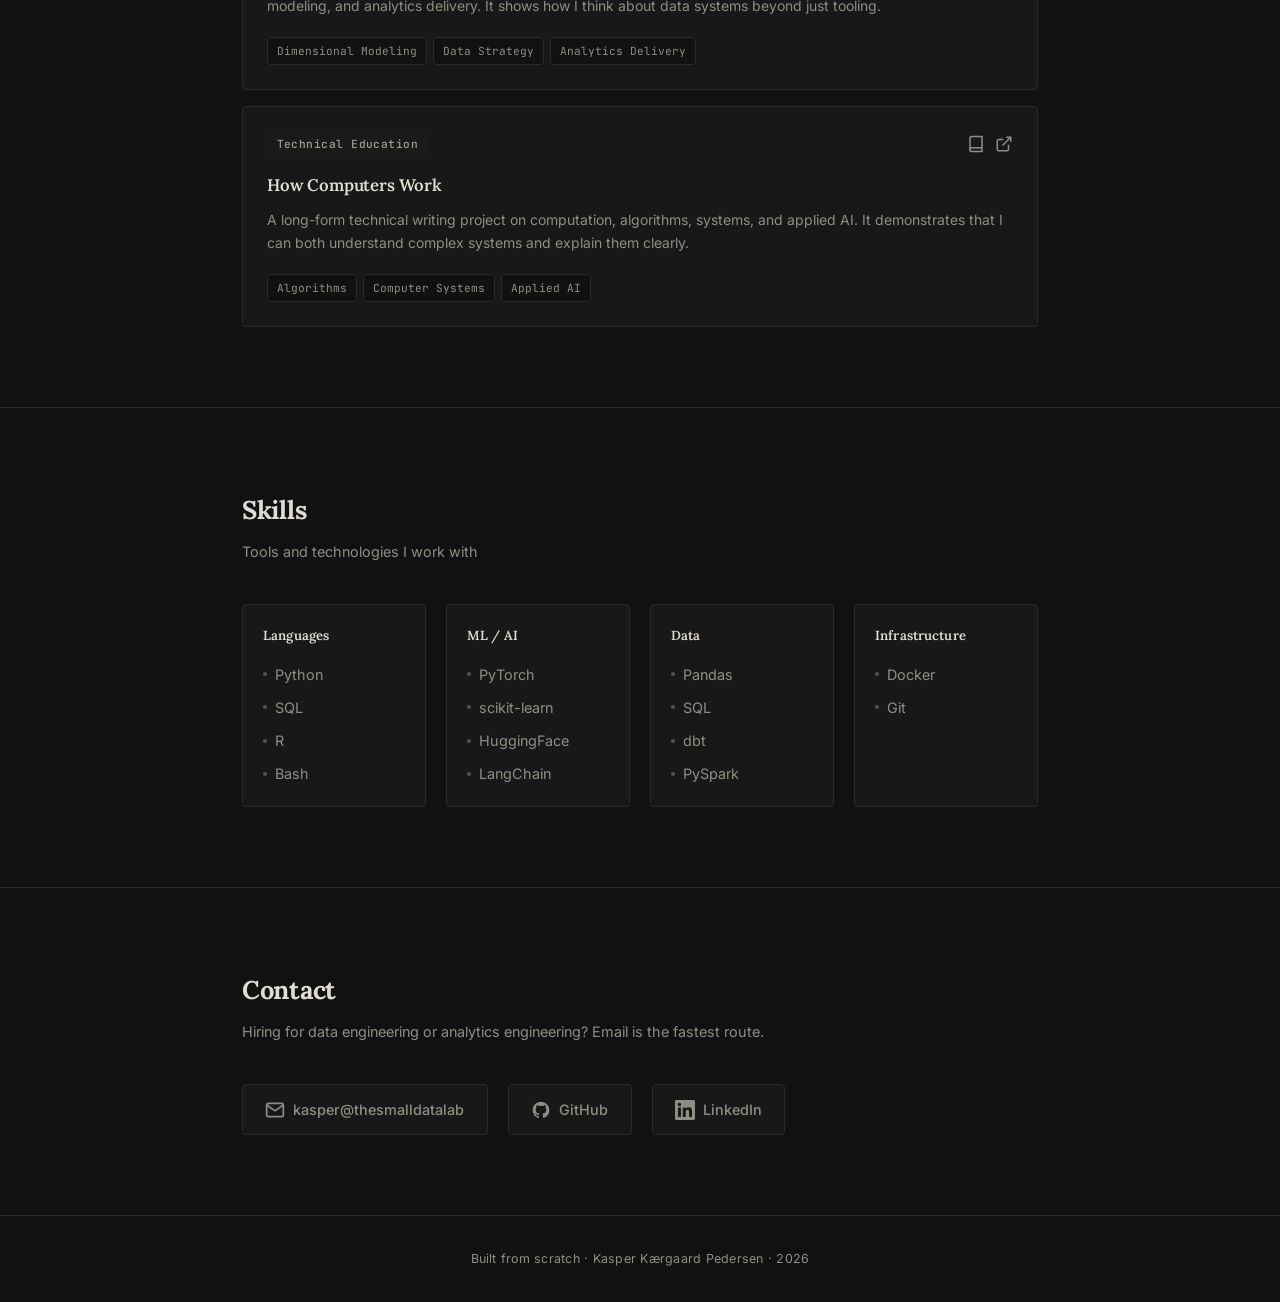
==== commit 5461c19d: "adding experience" ====
--- a/index.html
+++ b/index.html
@@ -61,8 +61,10 @@
     <div class="container">
       <h2 class="section-title">Experience</h2>
       <div class="snapshot-grid">
-        <h3>Aarsleff A/S - Data engineer 2023-2025</h3>
+        <h3>Aarsleff A/S - Data engineer aug 2023 - sep 2025</h3>
         <p>I worked as part of the data team building the enterprise data platform for the largest construction company in Denmark. I built the solutions on Databricks which covered everything from Machinery, Customer, HR and Finance data</p>
+        <h3>Data Lab - Data engineer jan 2026 -</h3>
+        <p>At Data Lab i work with data engineering across different client projects. It includes the enterprise data platforms including Databricks and Microsoft Fabric. I also work across other types of projects where i help customers figure out which kind of information they need in order to achieve better results.</p>
         <article class="snapshot-card">
           <h3>End-to-end data delivery</h3>
           <p>I work across ingestion, transformation, semantic modeling, and delivery so a data problem does not get fragmented across five owners.</p>
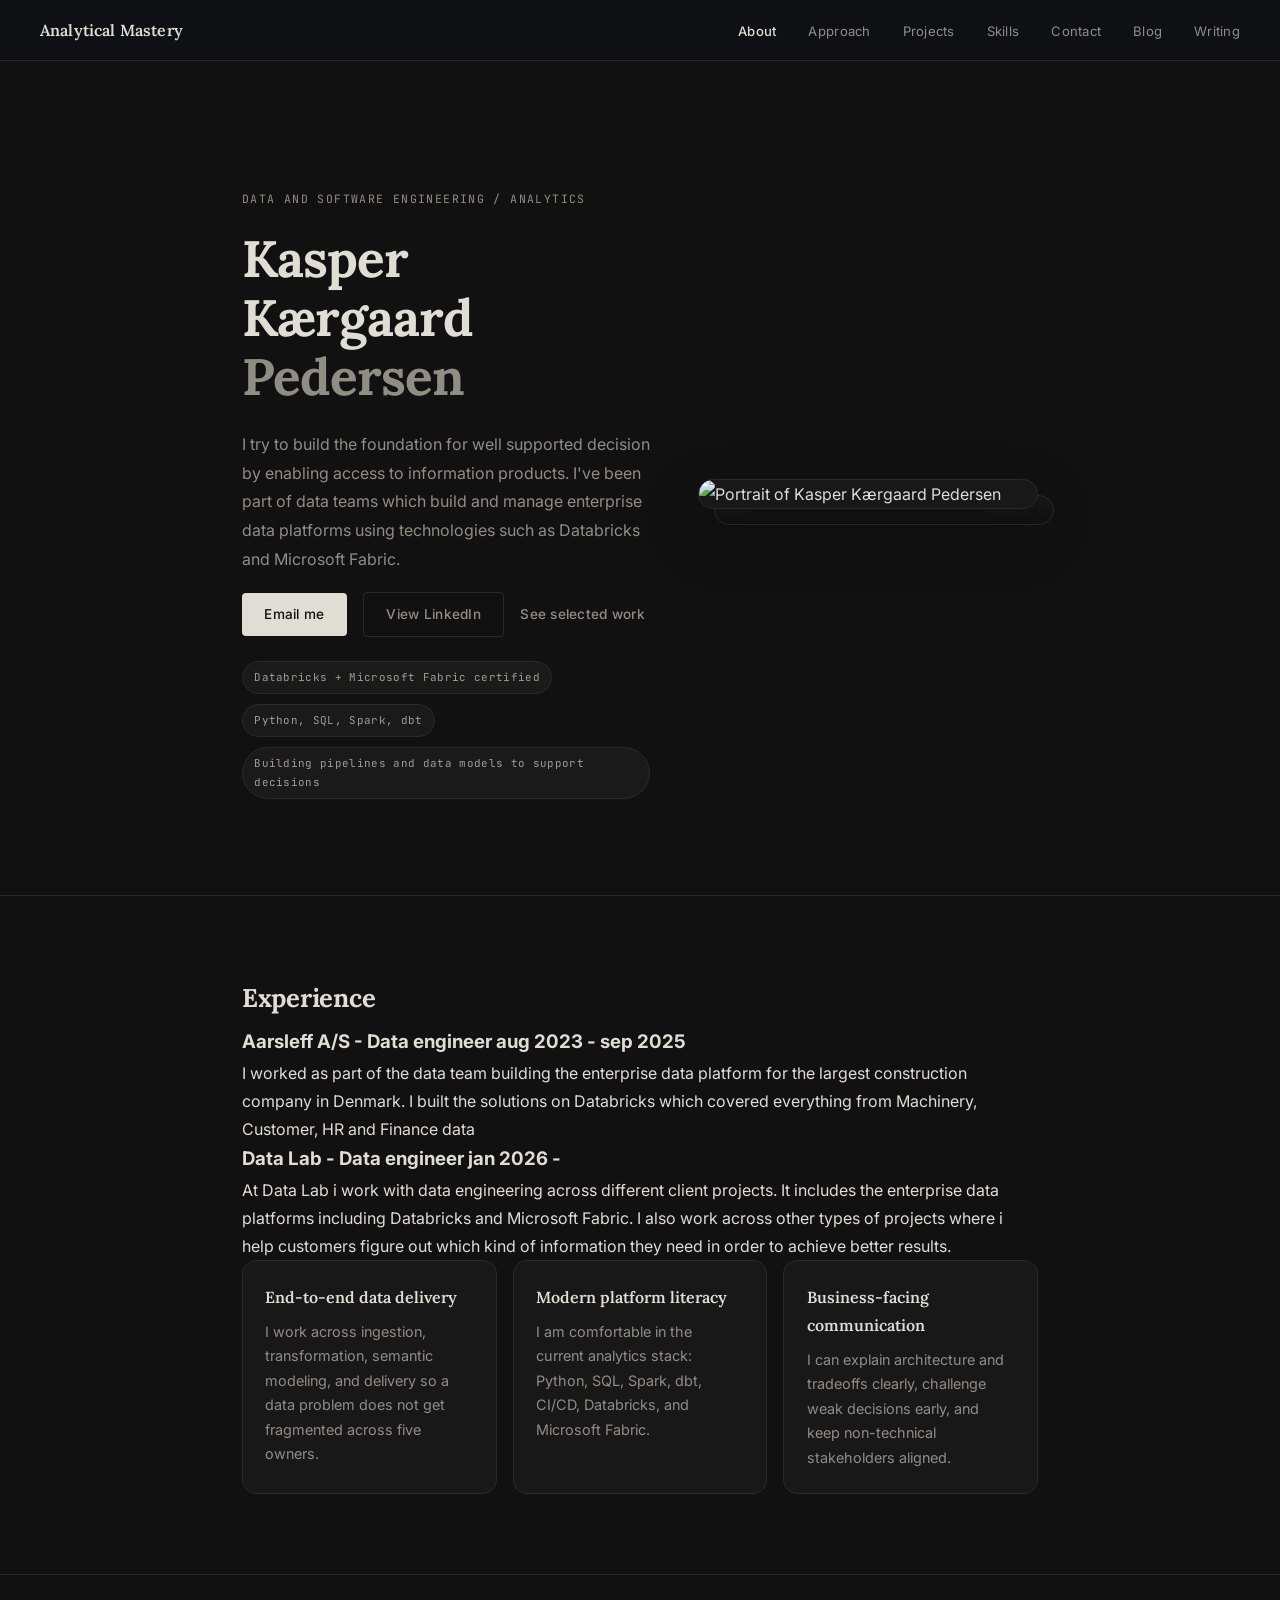
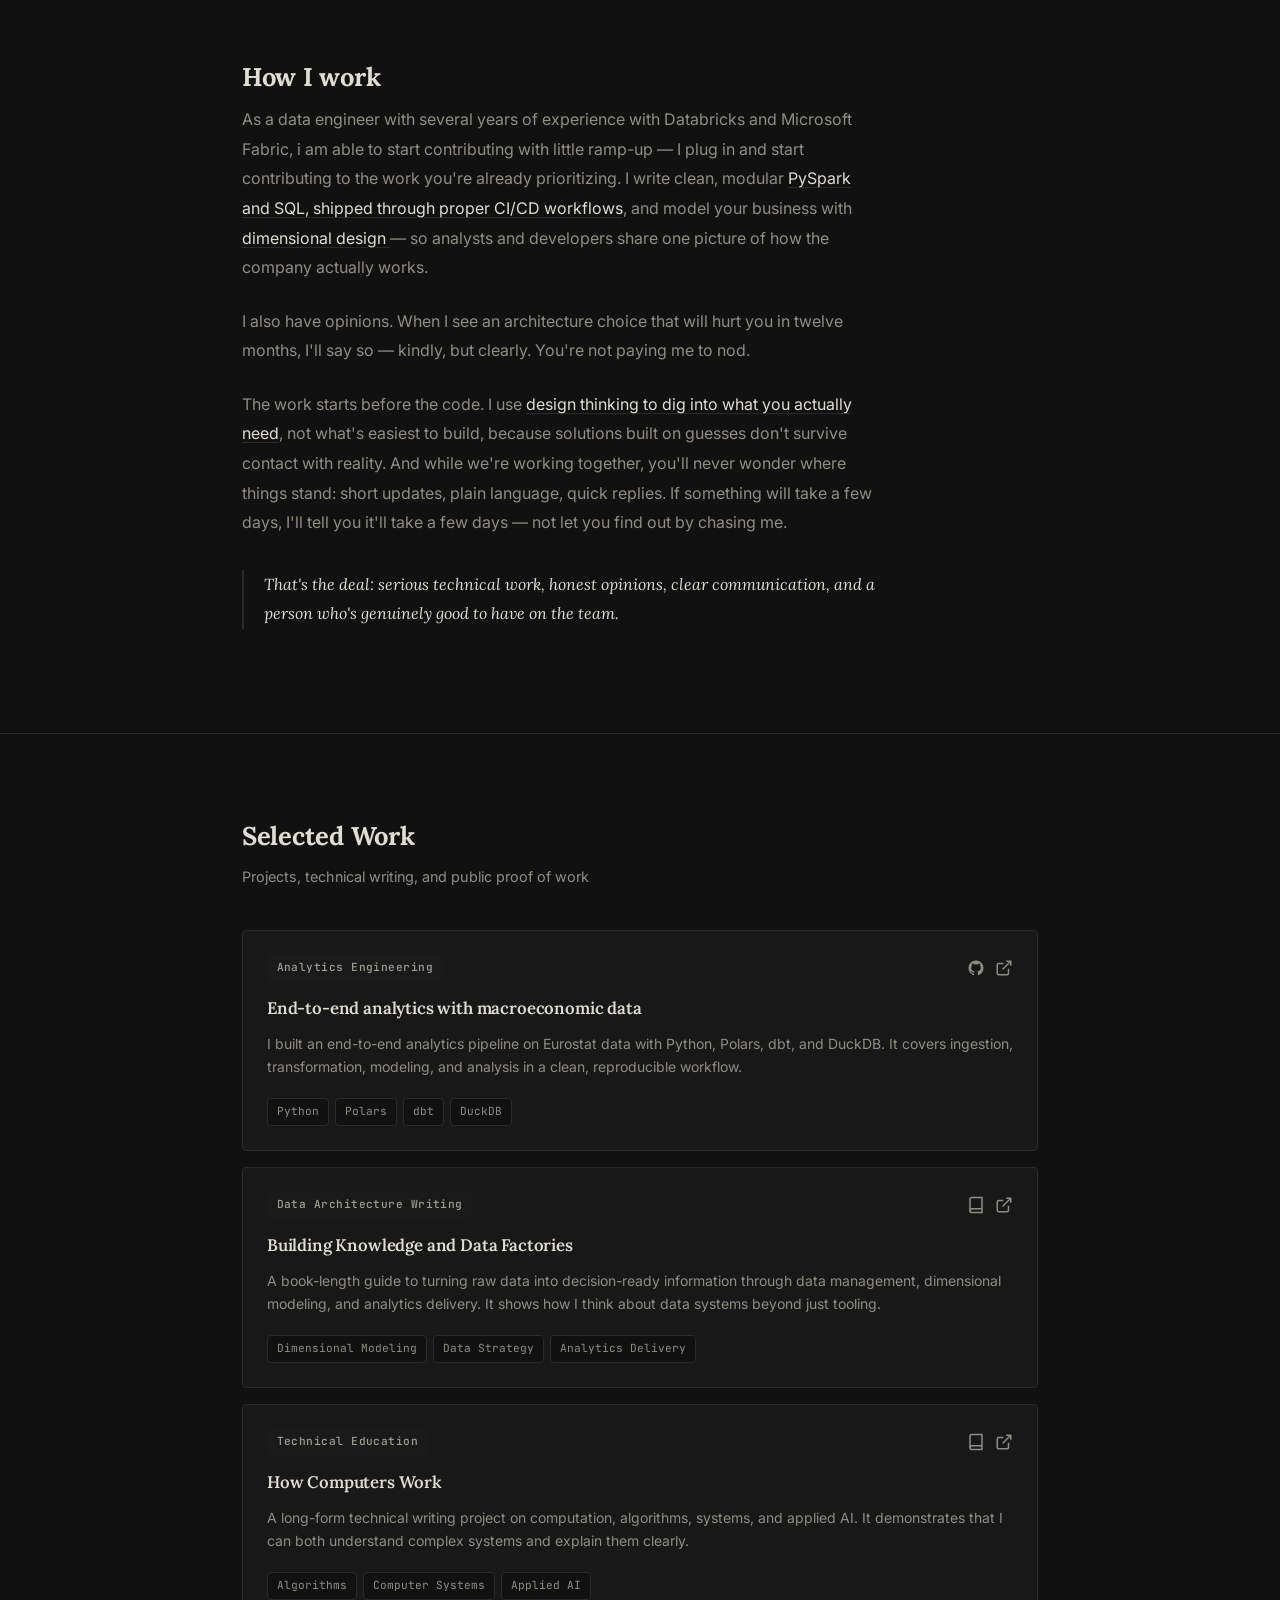
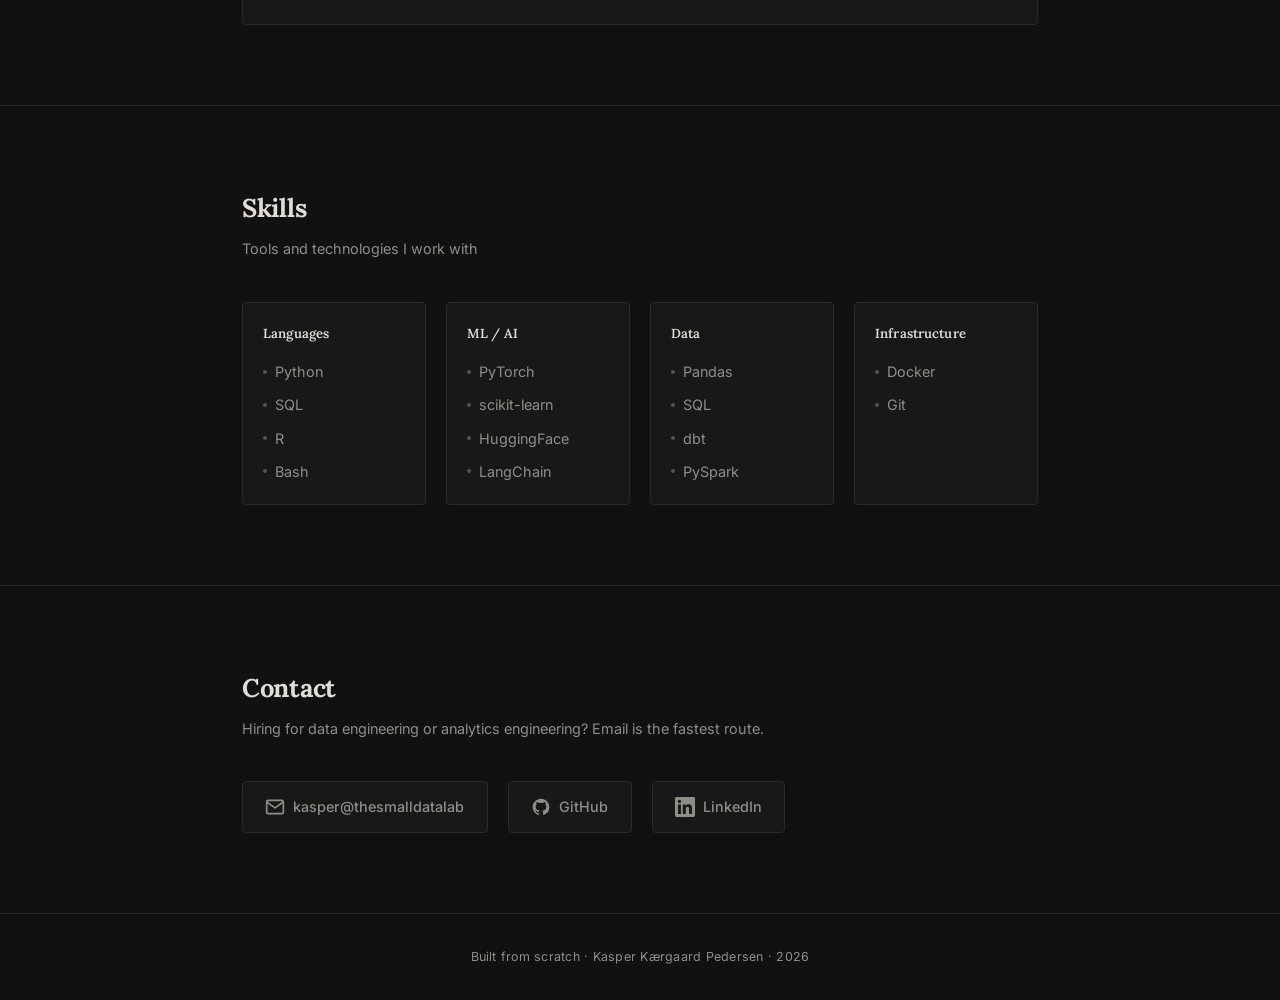
==== commit 009a7e48: "experience" ====
--- a/index.html
+++ b/index.html
@@ -60,11 +60,11 @@
   <section id="snapshot">
     <div class="container">
       <h2 class="section-title">Experience</h2>
-      <div class="snapshot-grid">
-        <h3>Aarsleff A/S - Data engineer aug 2023 - sep 2025</h3>
+       <h3>Aarsleff A/S - Data engineer aug 2023 - sep 2025</h3>
         <p>I worked as part of the data team building the enterprise data platform for the largest construction company in Denmark. I built the solutions on Databricks which covered everything from Machinery, Customer, HR and Finance data</p>
         <h3>Data Lab - Data engineer jan 2026 -</h3>
         <p>At Data Lab i work with data engineering across different client projects. It includes the enterprise data platforms including Databricks and Microsoft Fabric. I also work across other types of projects where i help customers figure out which kind of information they need in order to achieve better results.</p>
+      <div class="snapshot-grid">
         <article class="snapshot-card">
           <h3>End-to-end data delivery</h3>
           <p>I work across ingestion, transformation, semantic modeling, and delivery so a data problem does not get fragmented across five owners.</p>
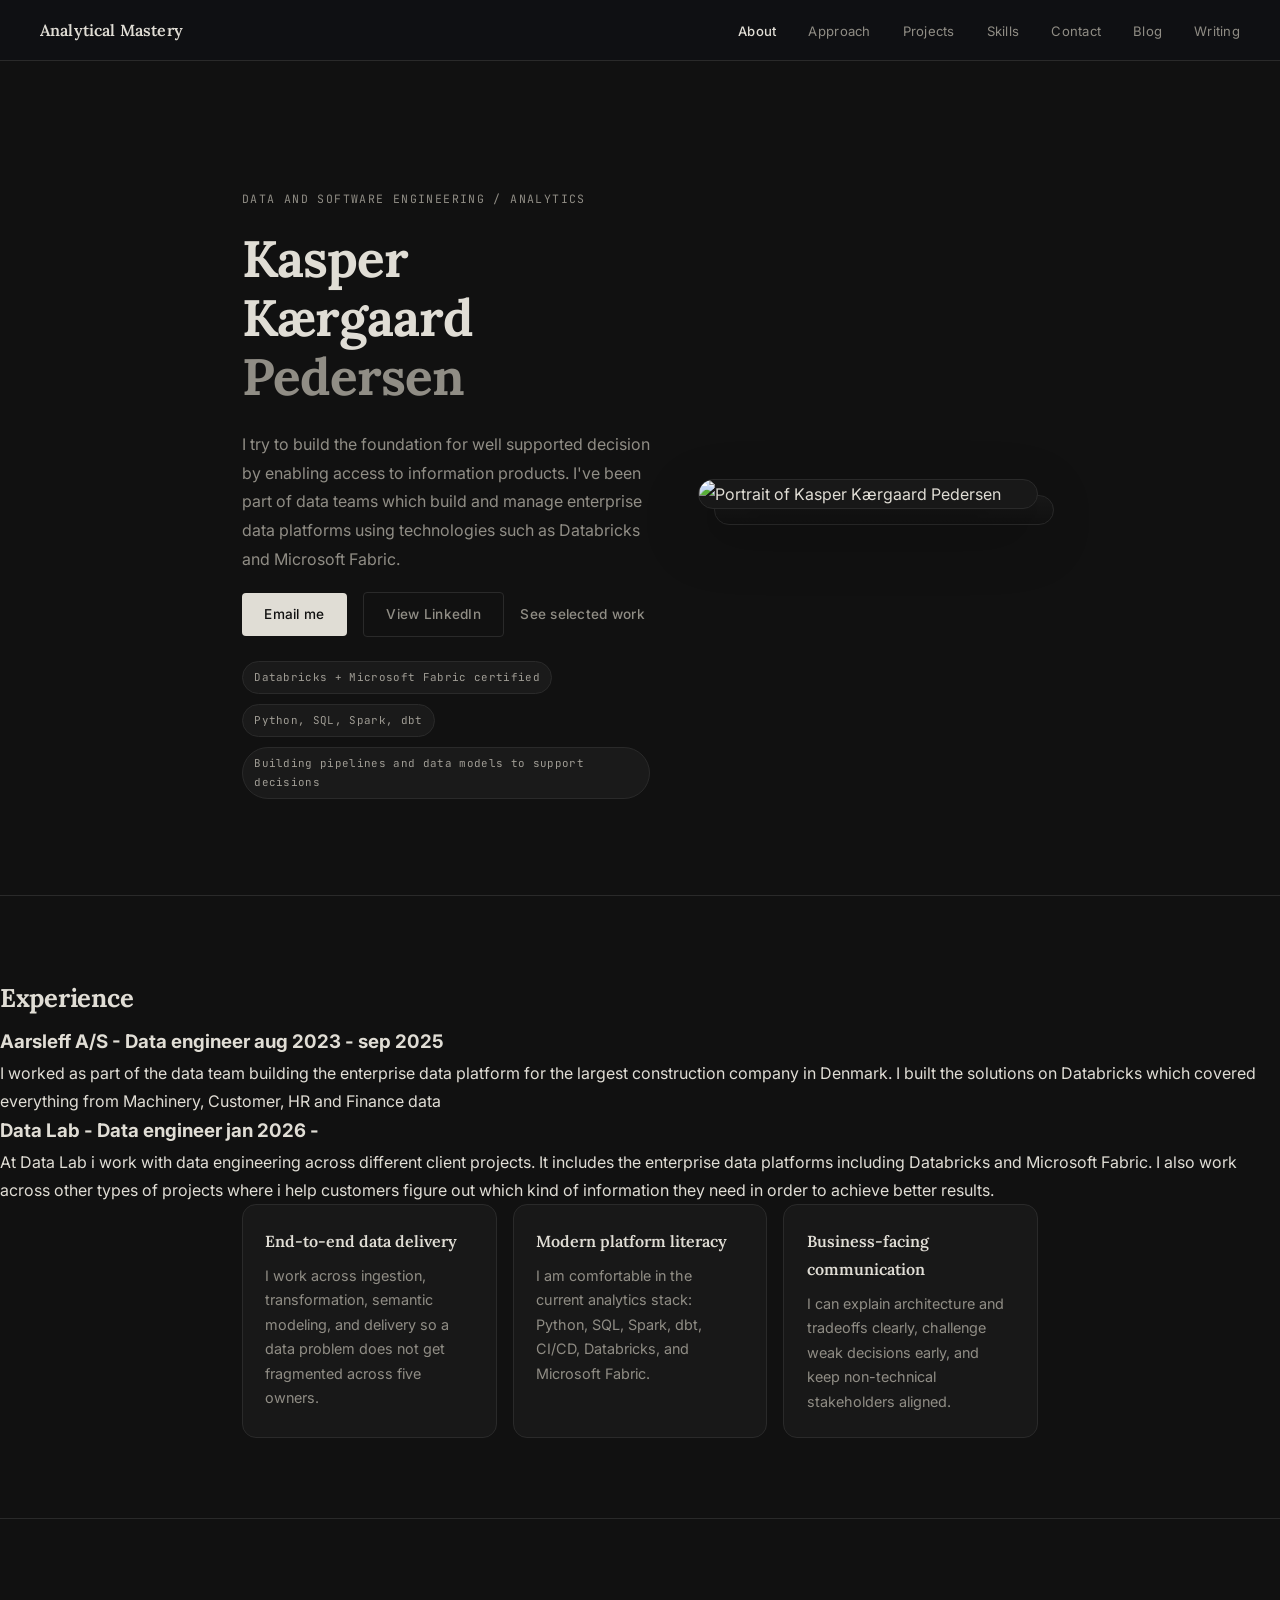
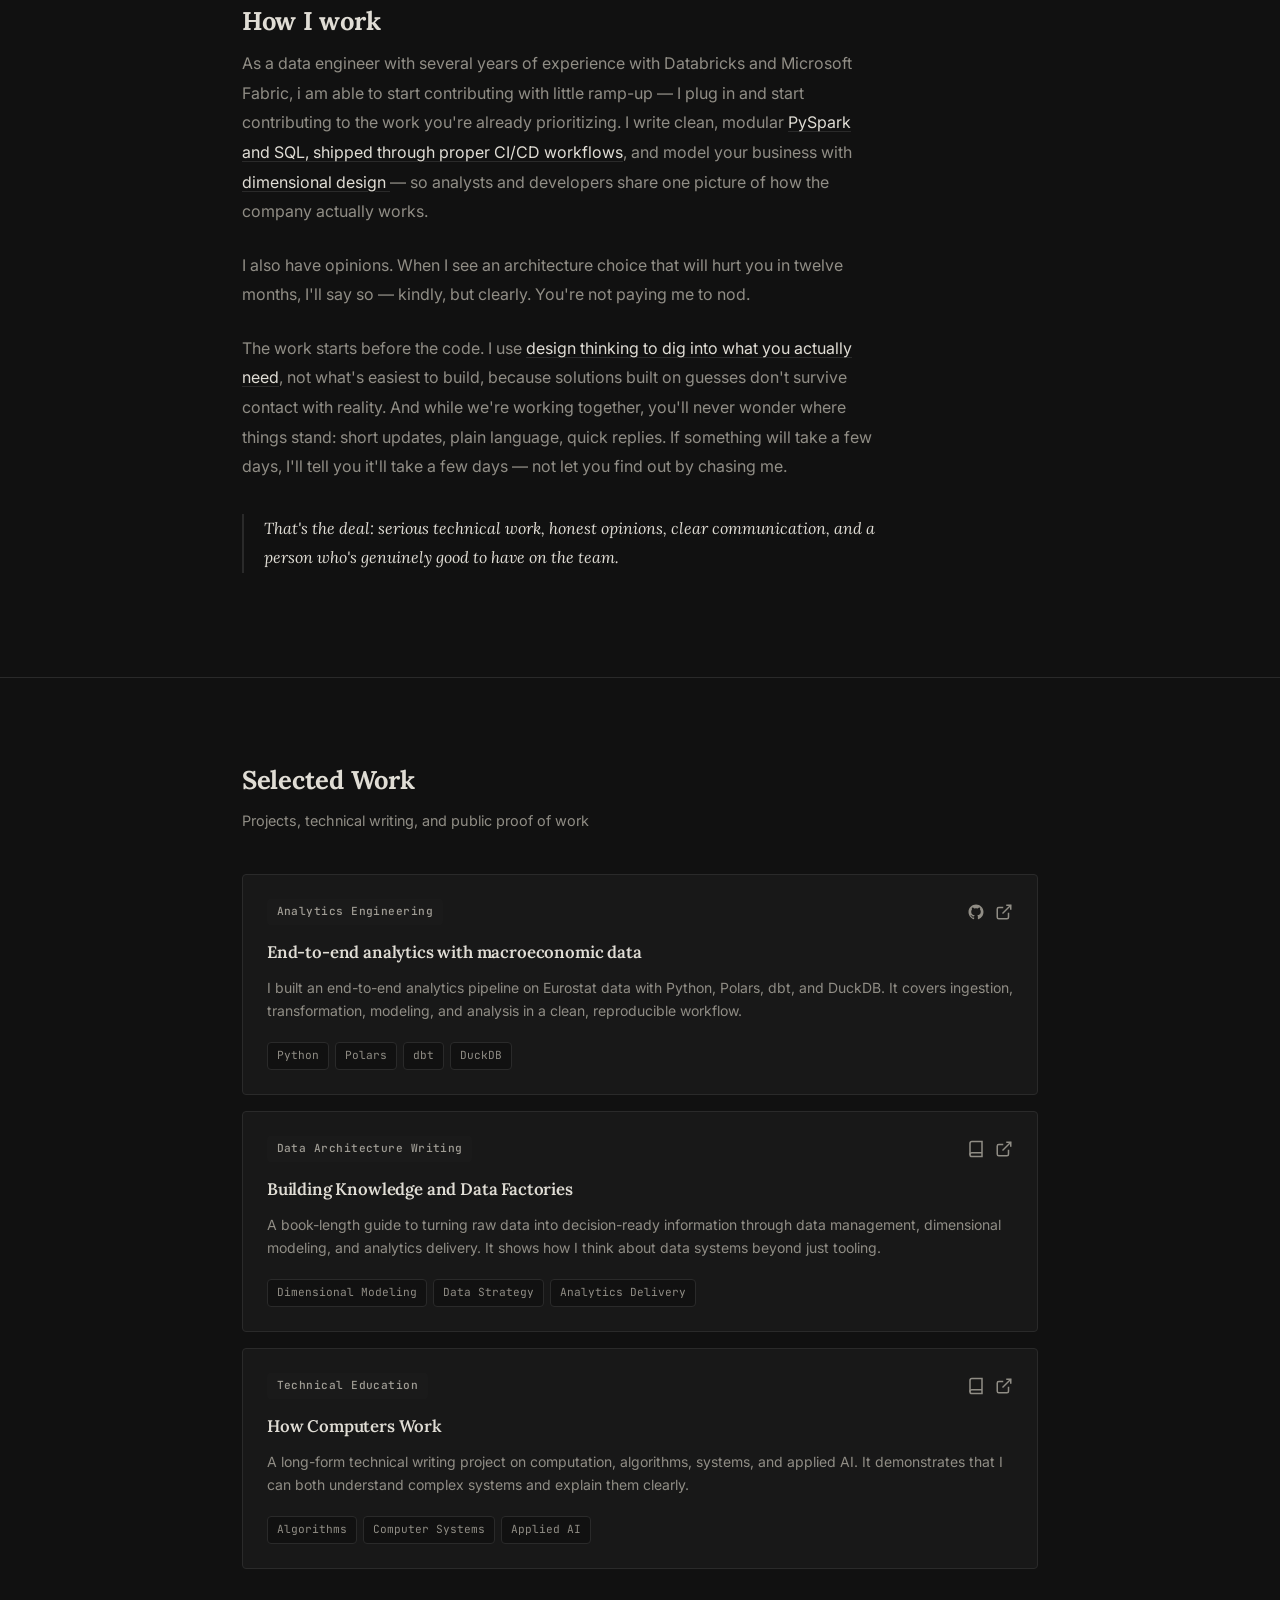
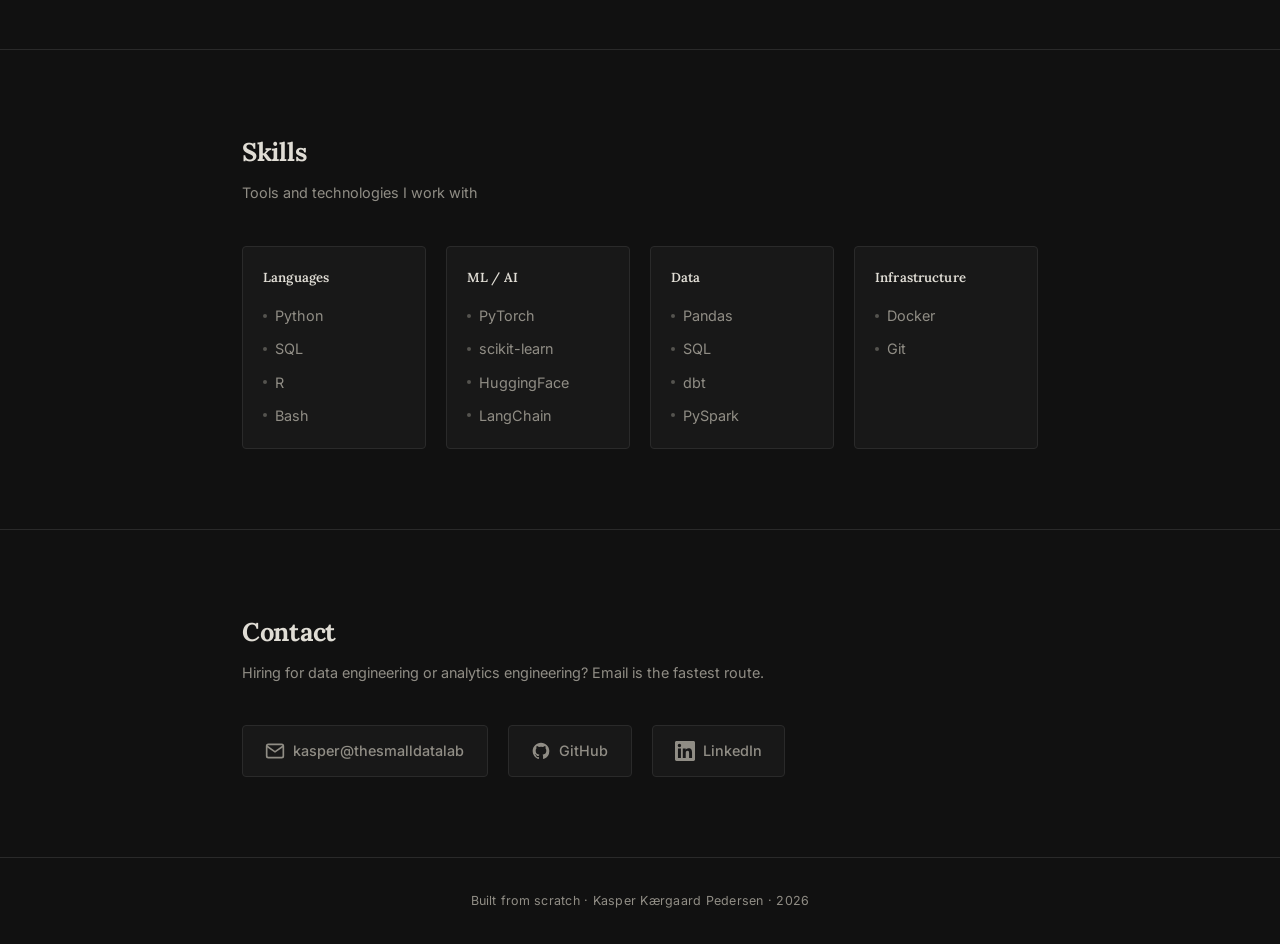
==== commit eb16101e: "Experience change" ====
--- a/index.html
+++ b/index.html
@@ -58,13 +58,14 @@
   </section>
 
   <section id="snapshot">
-    <div class="container">
+    
       <h2 class="section-title">Experience</h2>
        <h3>Aarsleff A/S - Data engineer aug 2023 - sep 2025</h3>
         <p>I worked as part of the data team building the enterprise data platform for the largest construction company in Denmark. I built the solutions on Databricks which covered everything from Machinery, Customer, HR and Finance data</p>
         <h3>Data Lab - Data engineer jan 2026 -</h3>
         <p>At Data Lab i work with data engineering across different client projects. It includes the enterprise data platforms including Databricks and Microsoft Fabric. I also work across other types of projects where i help customers figure out which kind of information they need in order to achieve better results.</p>
-      <div class="snapshot-grid">
+      <div class="container">
+        <div class="snapshot-grid">
         <article class="snapshot-card">
           <h3>End-to-end data delivery</h3>
           <p>I work across ingestion, transformation, semantic modeling, and delivery so a data problem does not get fragmented across five owners.</p>
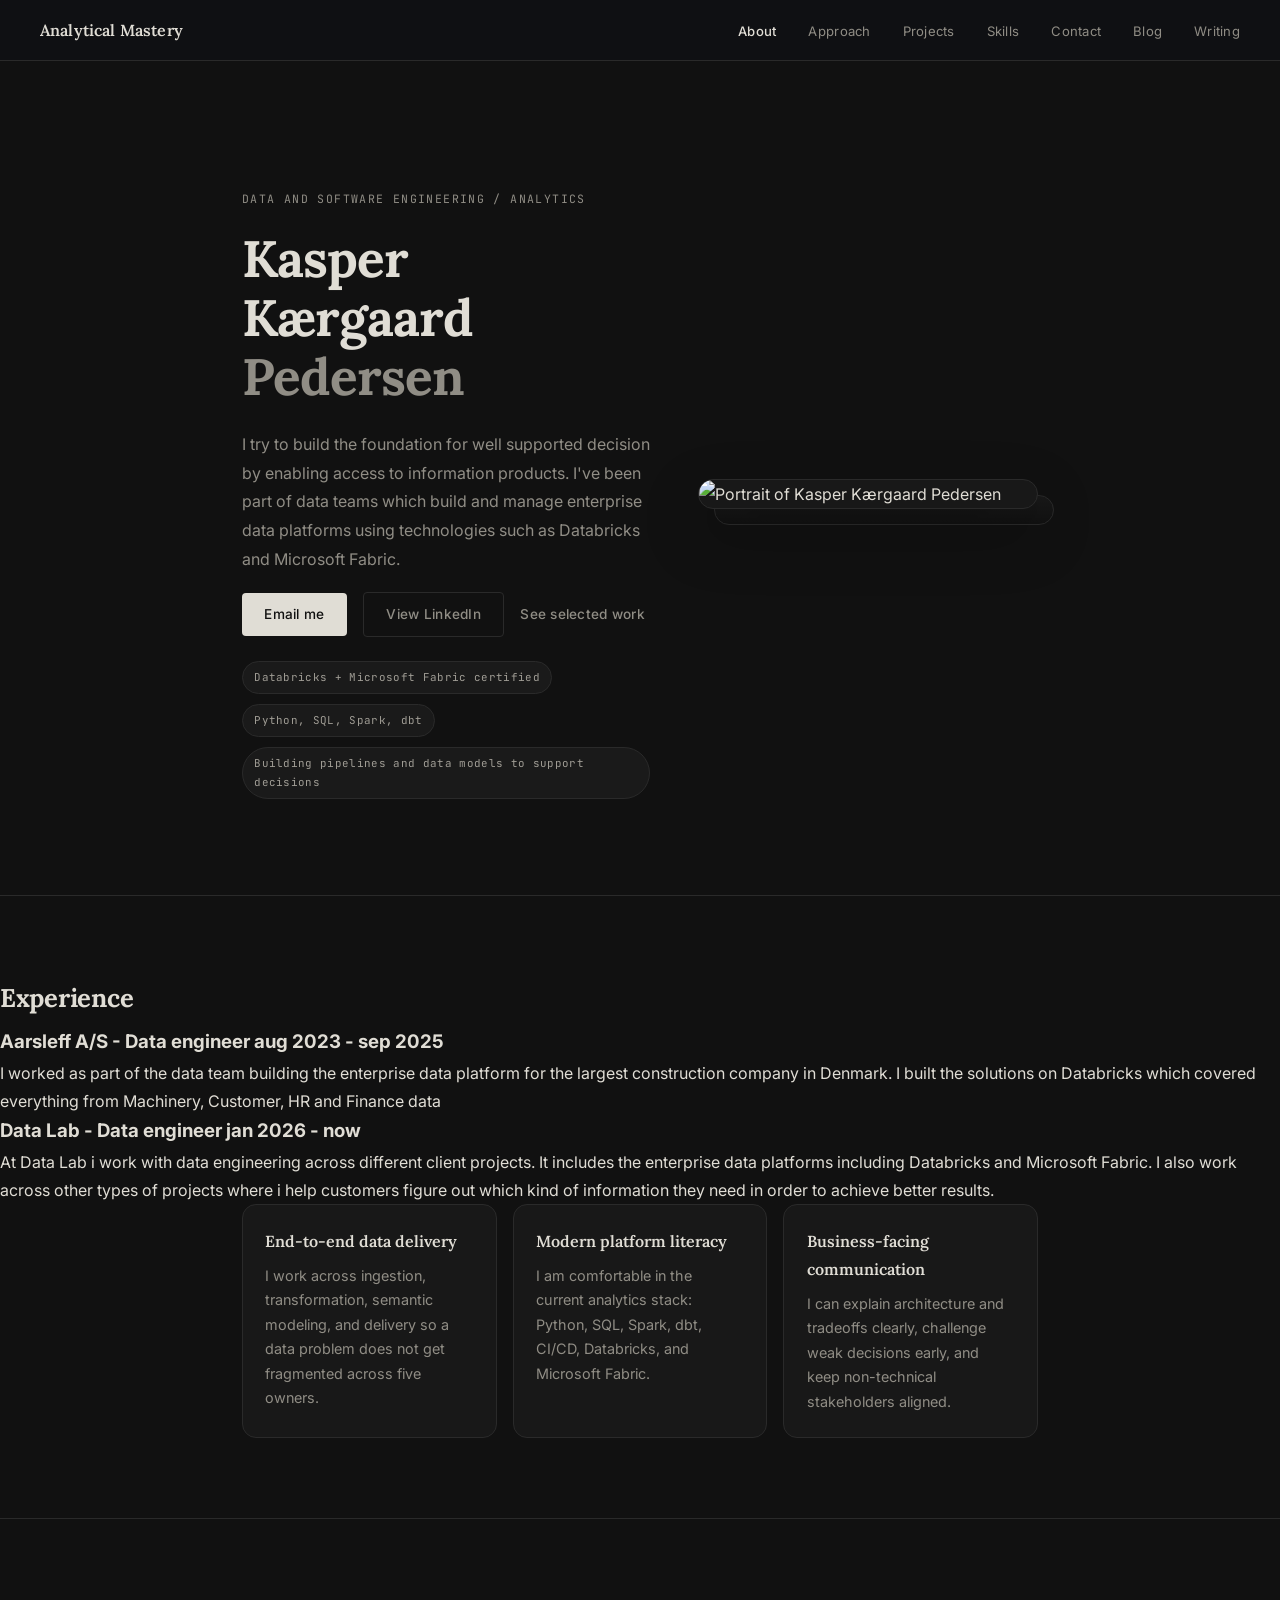
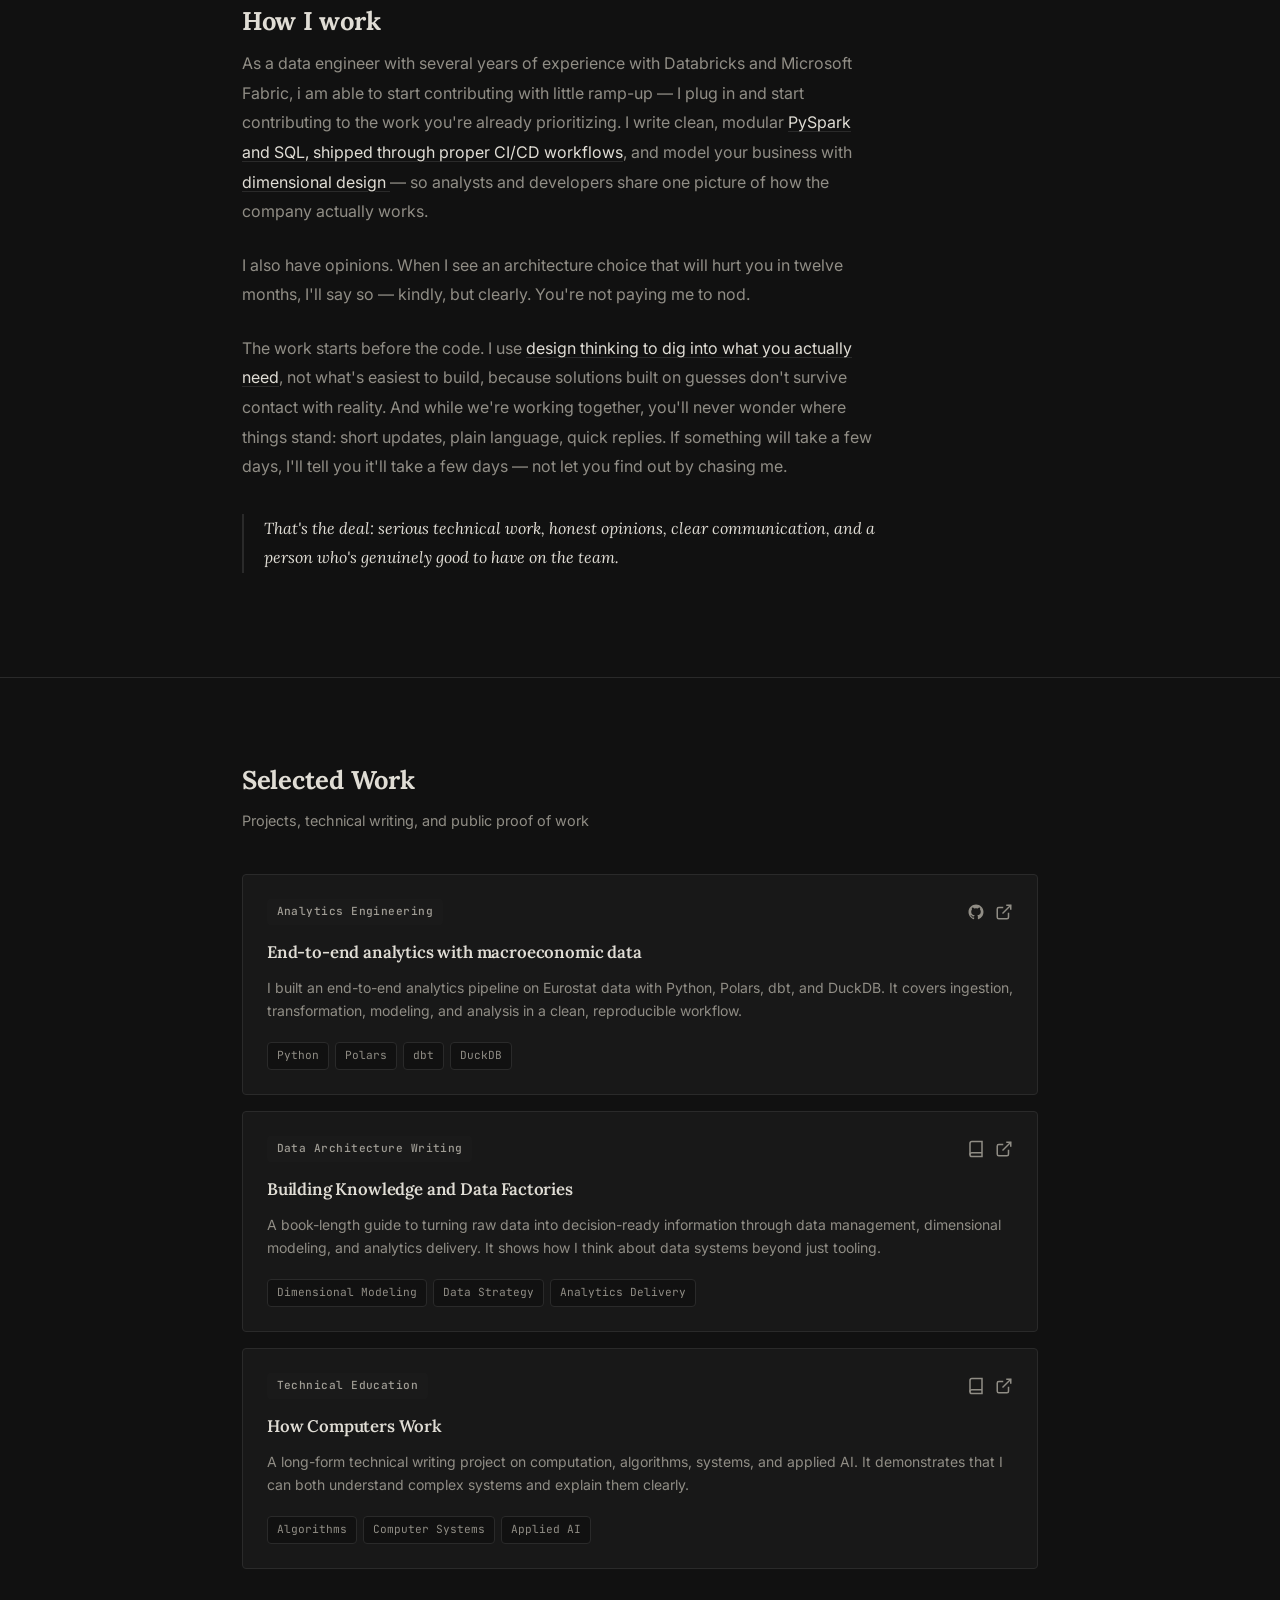
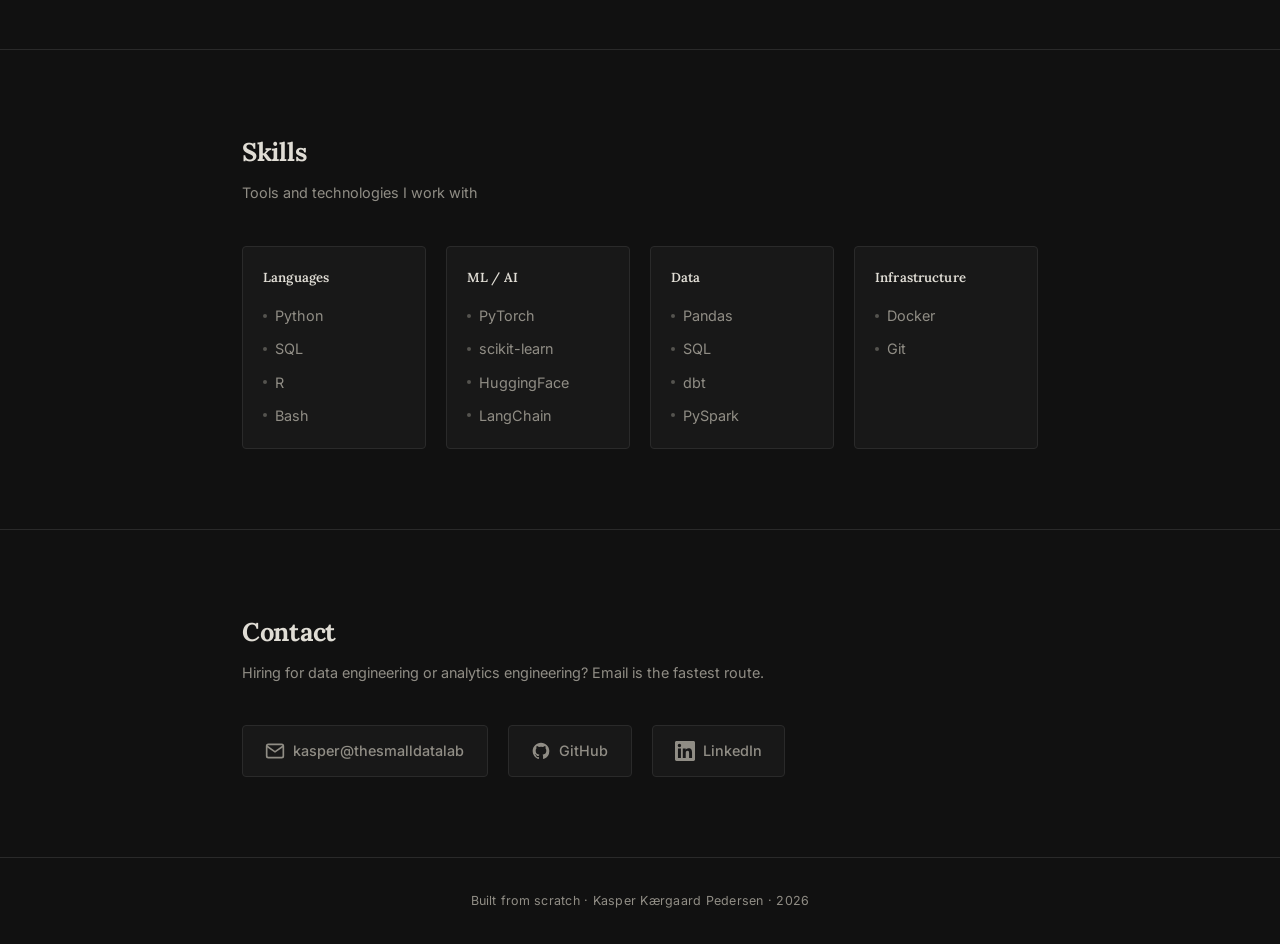
==== commit 38960cc0: "Adding experience" ====
--- a/index.html
+++ b/index.html
@@ -62,7 +62,7 @@
       <h2 class="section-title">Experience</h2>
        <h3>Aarsleff A/S - Data engineer aug 2023 - sep 2025</h3>
         <p>I worked as part of the data team building the enterprise data platform for the largest construction company in Denmark. I built the solutions on Databricks which covered everything from Machinery, Customer, HR and Finance data</p>
-        <h3>Data Lab - Data engineer jan 2026 -</h3>
+        <h3>Data Lab - Data engineer jan 2026 - now</h3>
         <p>At Data Lab i work with data engineering across different client projects. It includes the enterprise data platforms including Databricks and Microsoft Fabric. I also work across other types of projects where i help customers figure out which kind of information they need in order to achieve better results.</p>
       <div class="container">
         <div class="snapshot-grid">
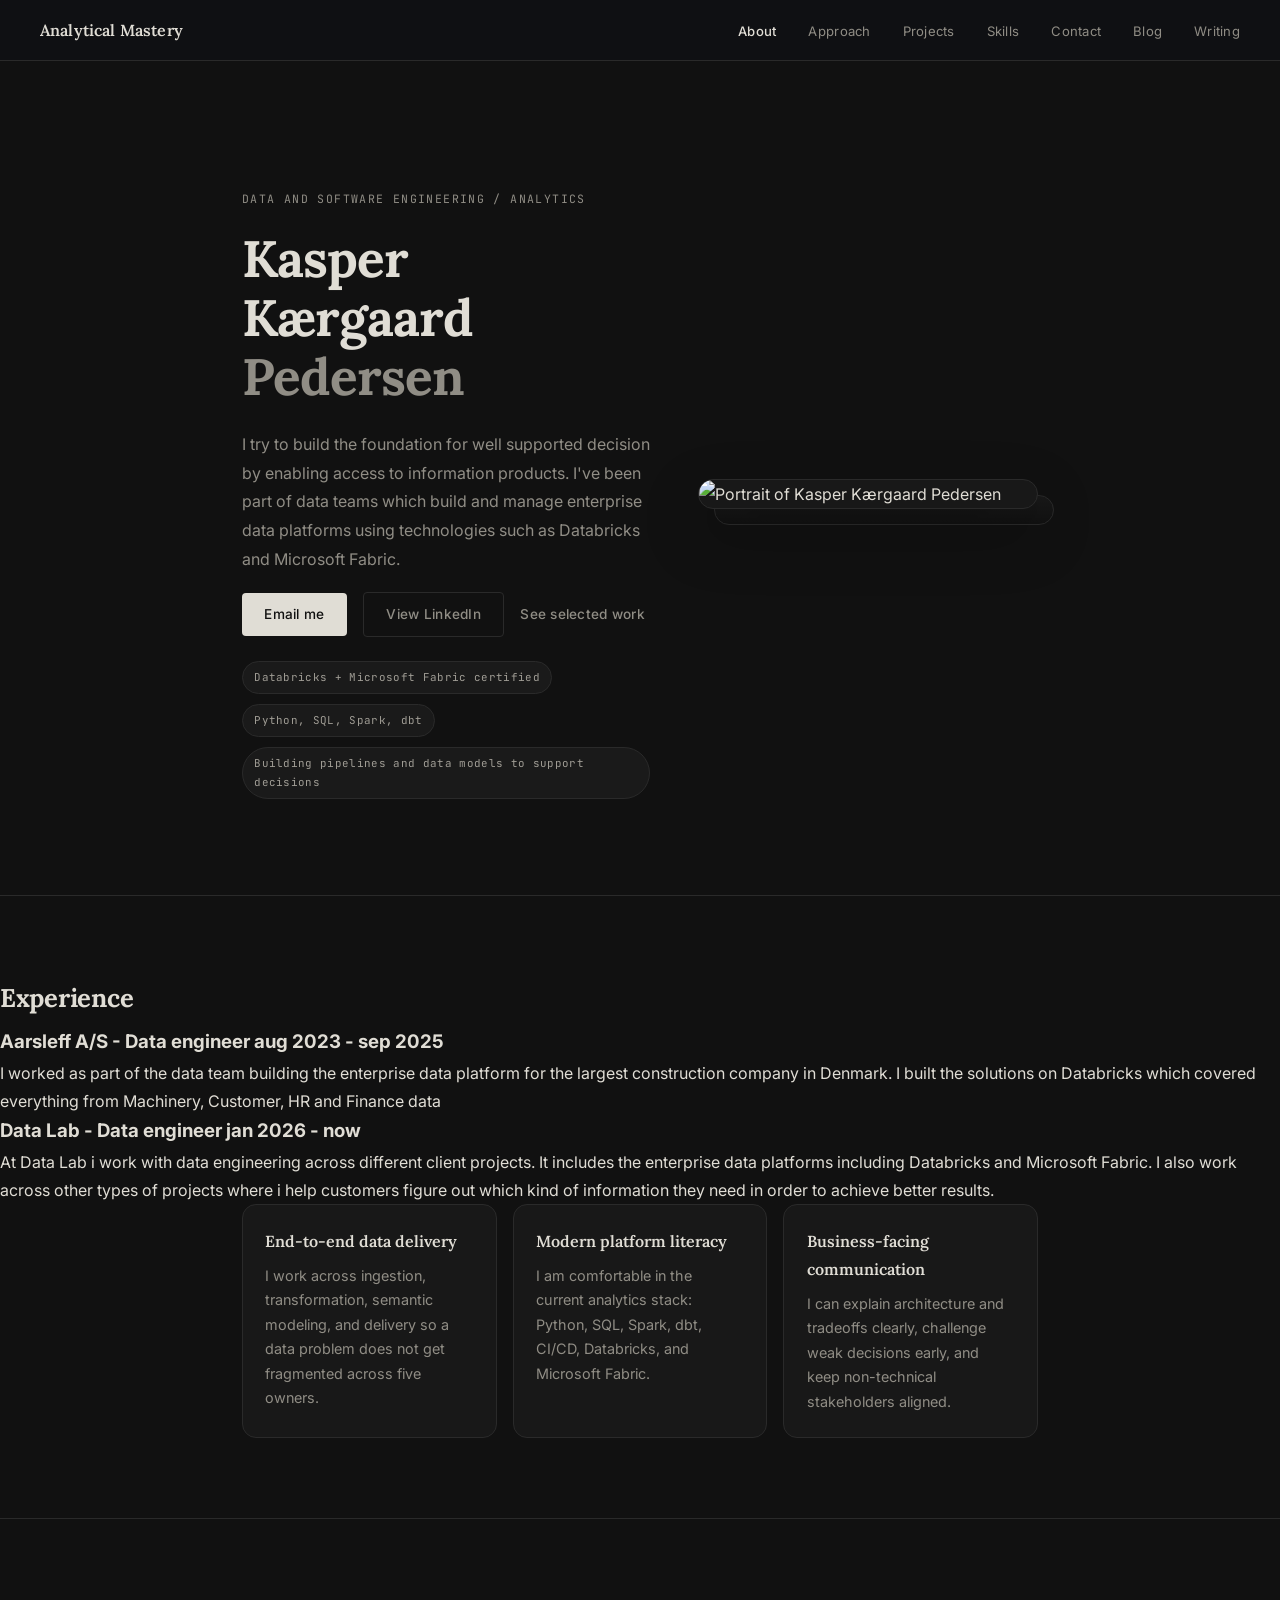
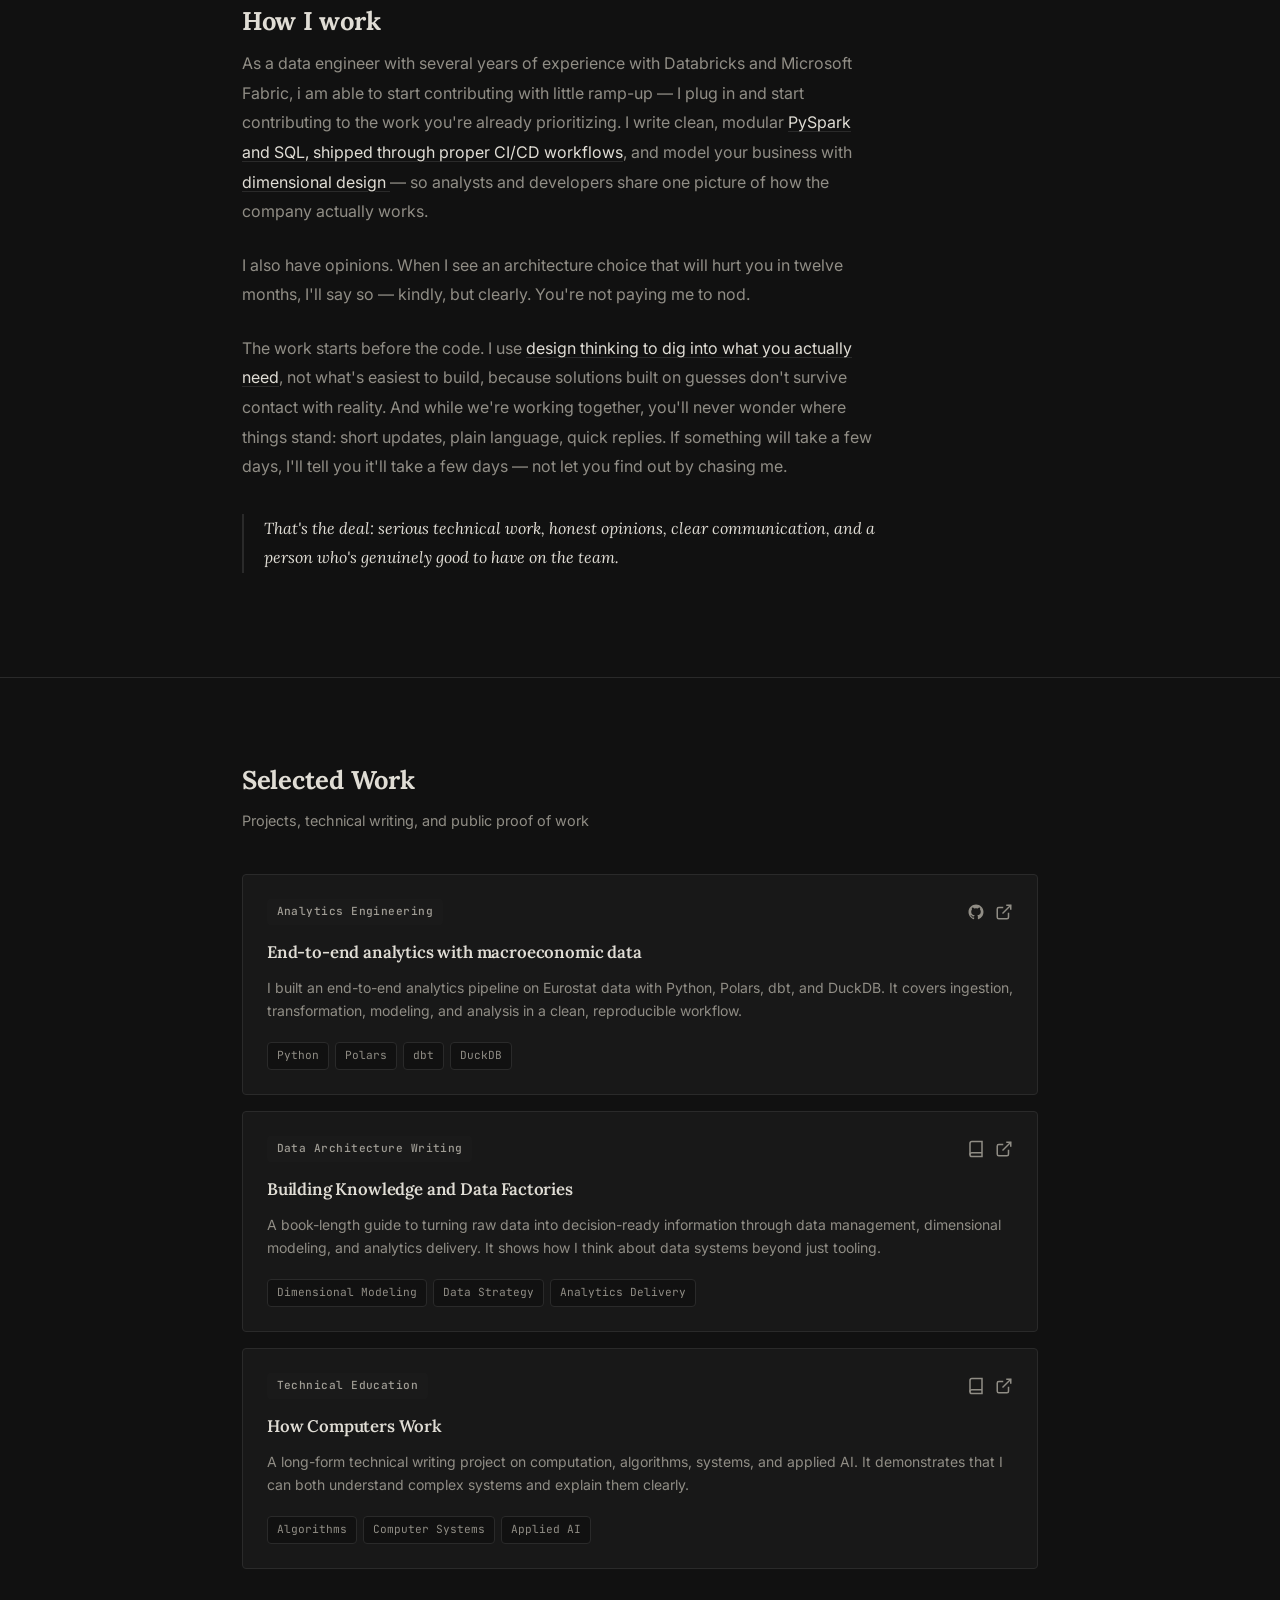
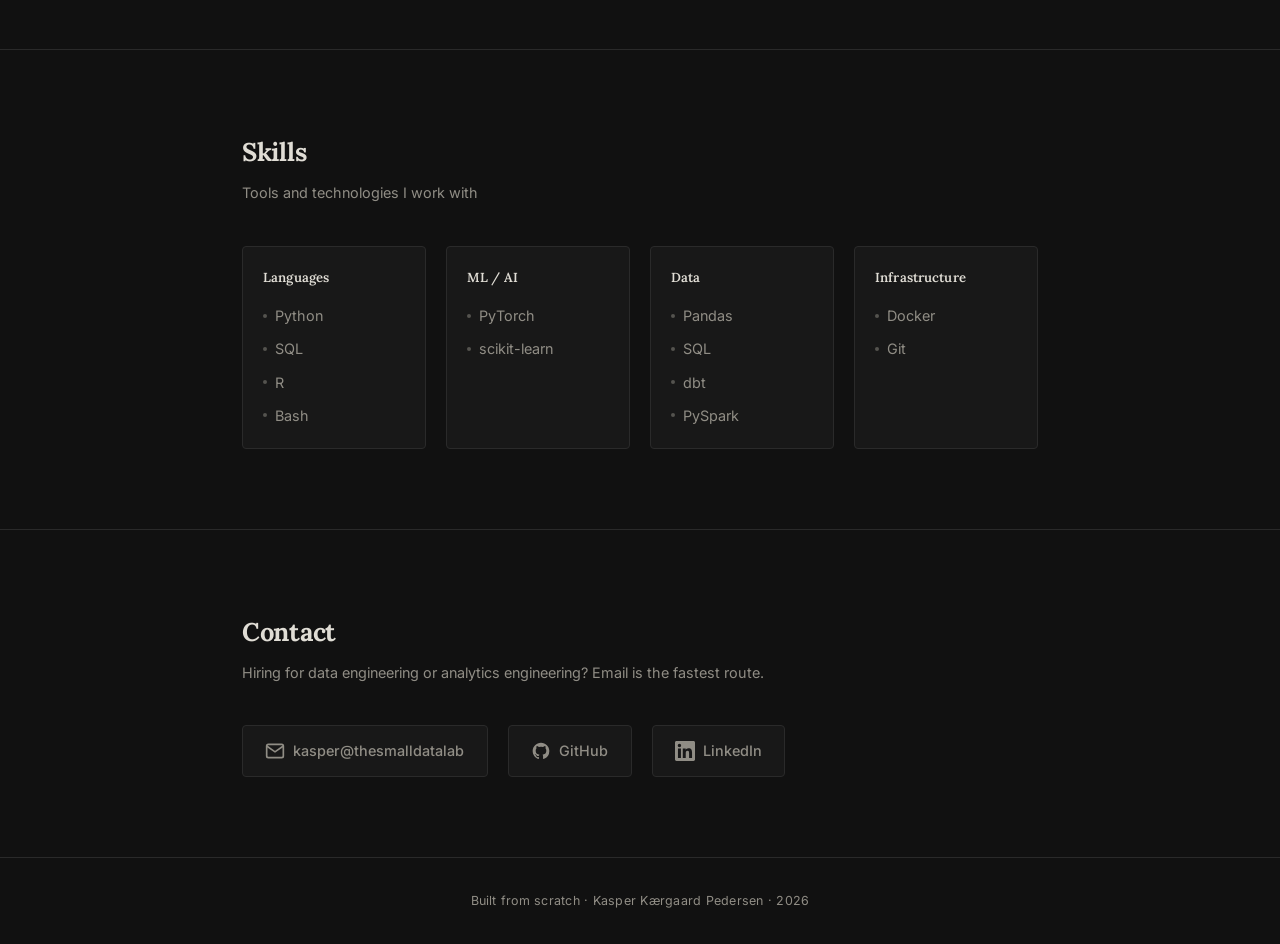
==== commit b2295522: "Updates to book" ====
--- a/index.html
+++ b/index.html
@@ -193,8 +193,6 @@
           <ul>
             <li>PyTorch</li>
             <li>scikit-learn</li>
-            <li>HuggingFace</li>
-            <li>LangChain</li>
           </ul>
         </div>
 
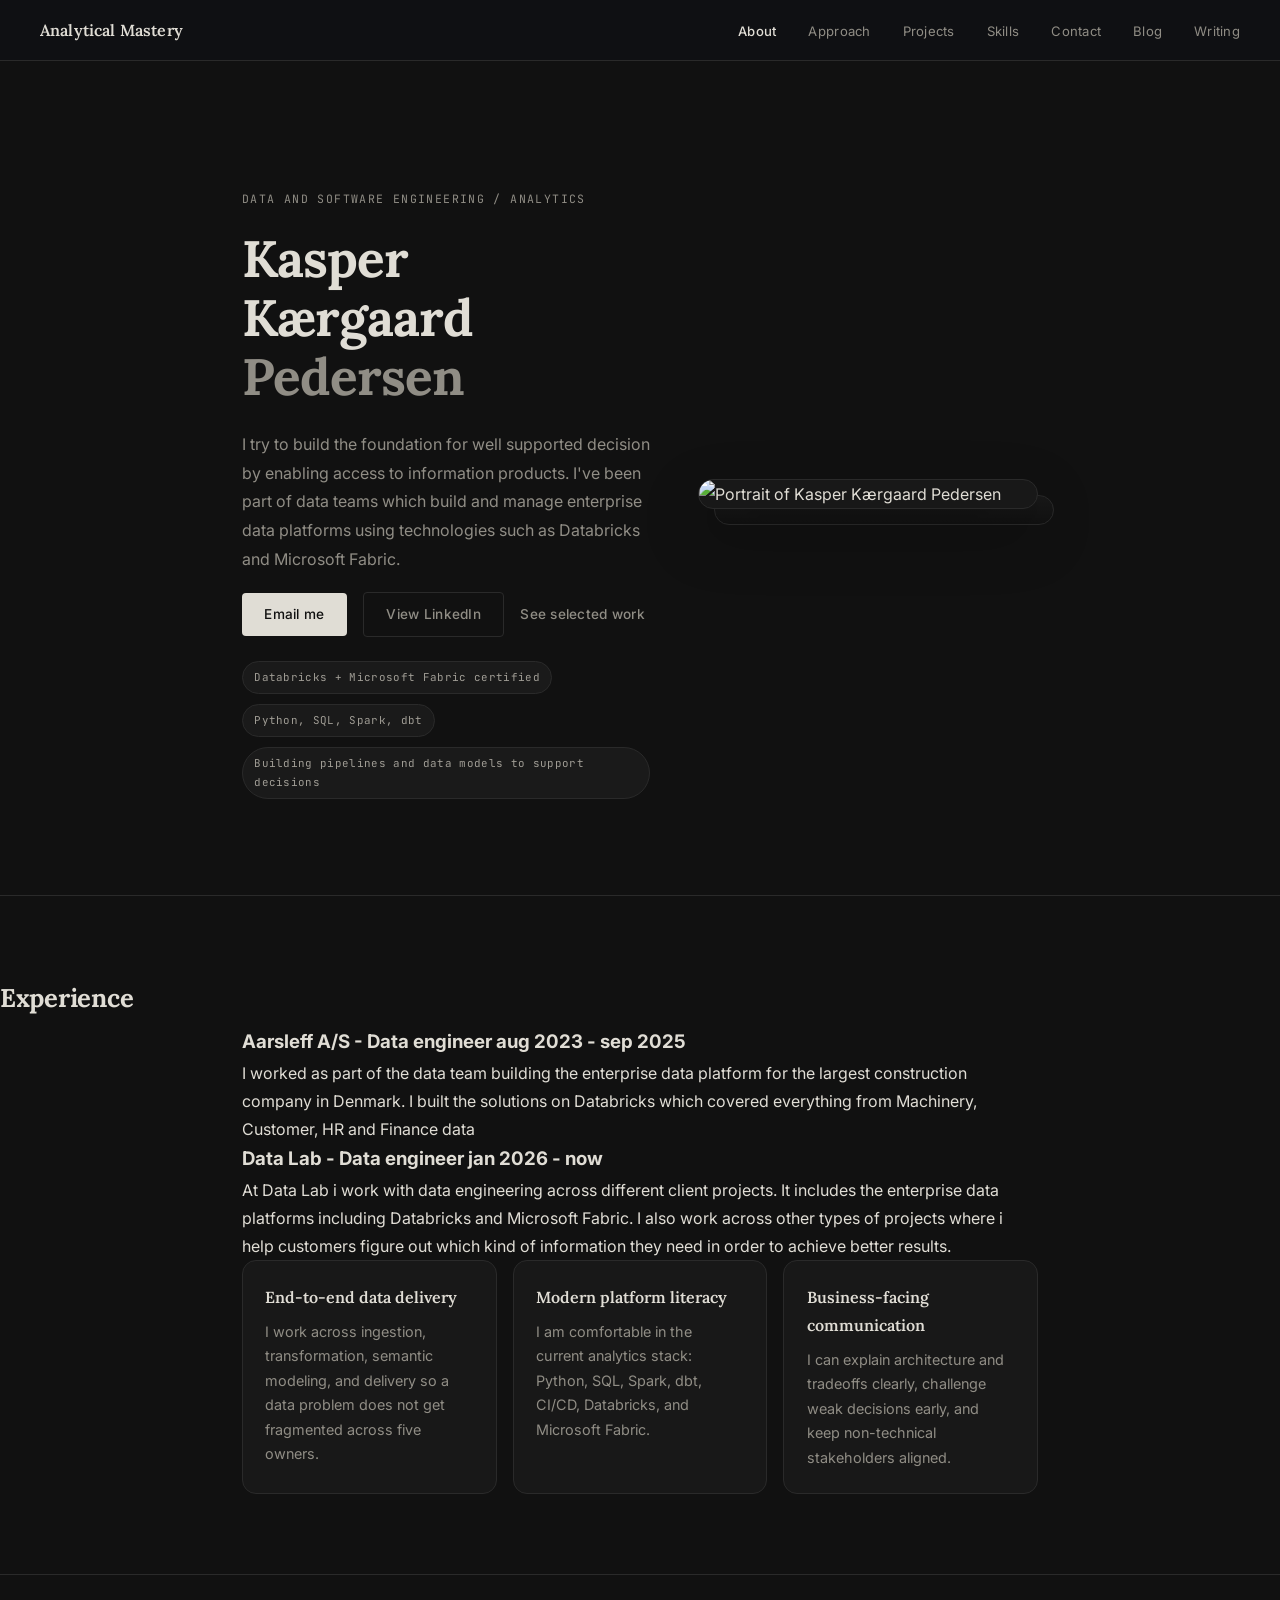
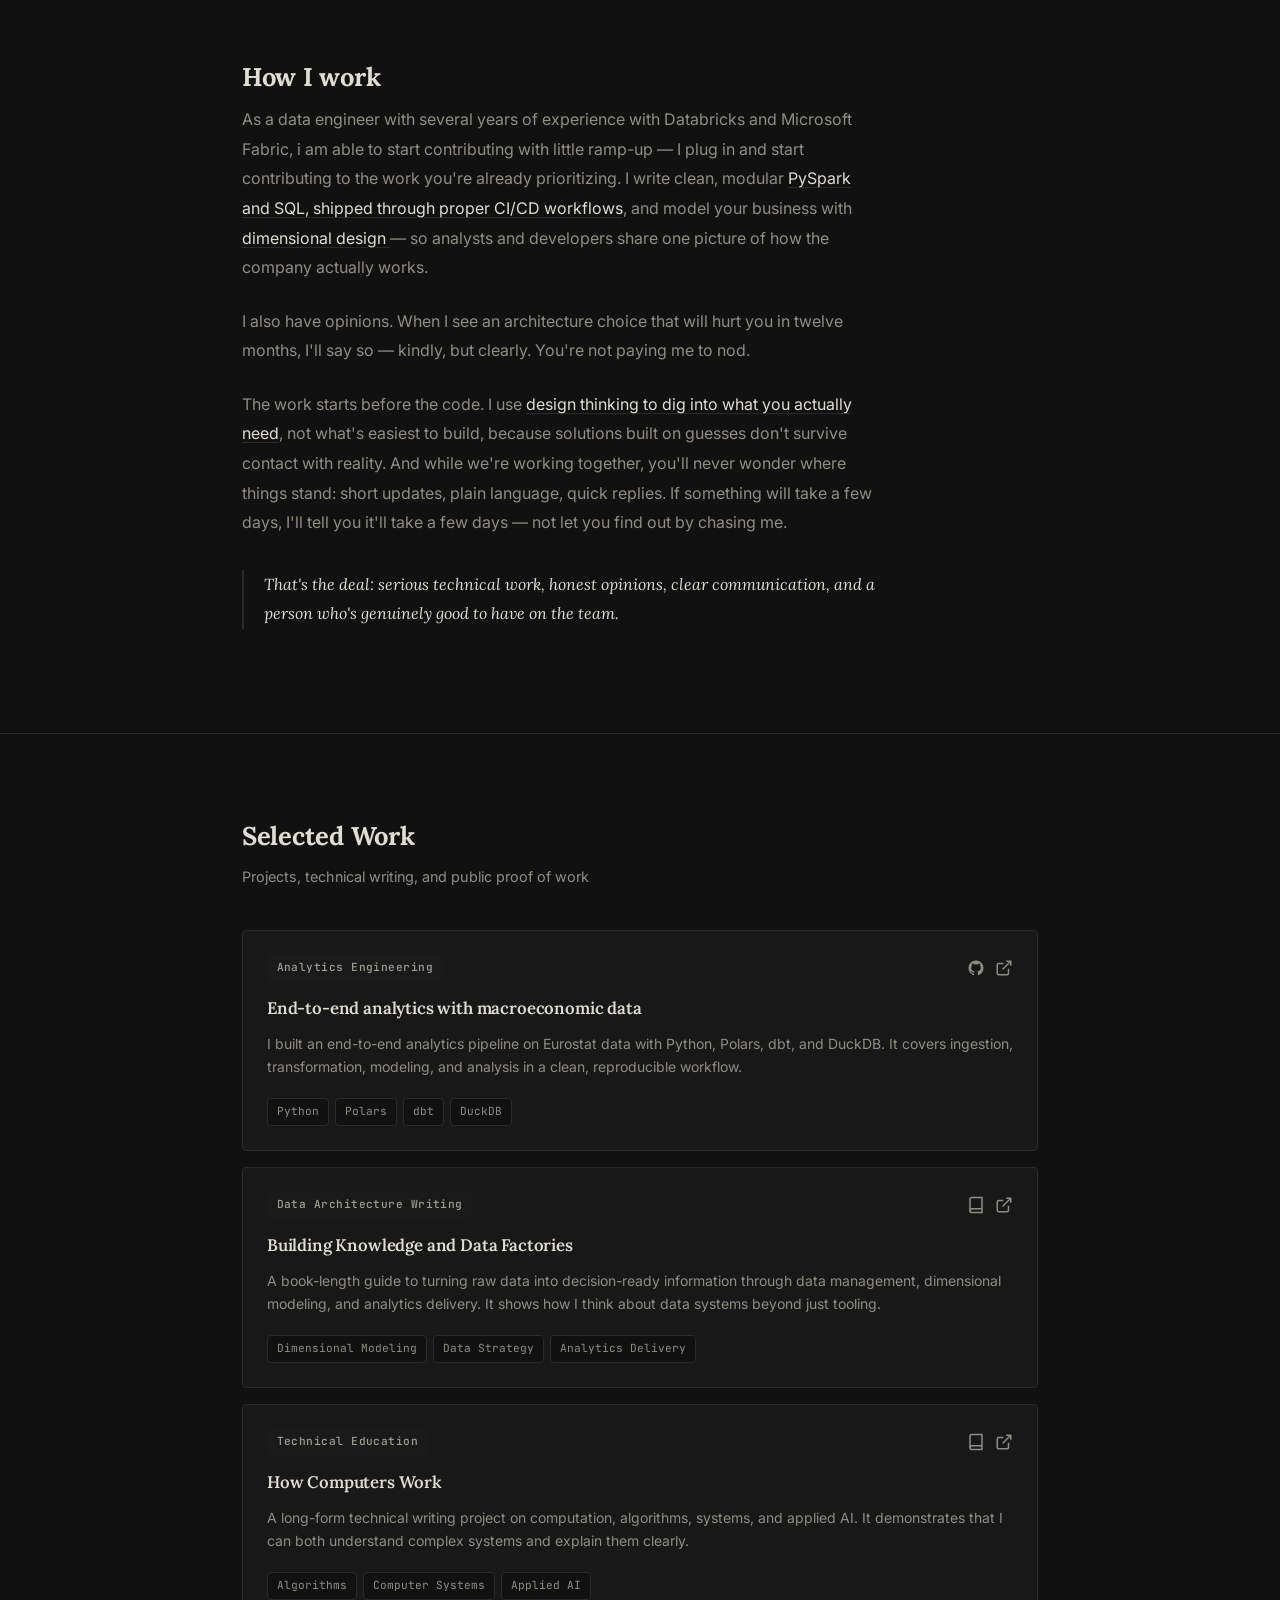
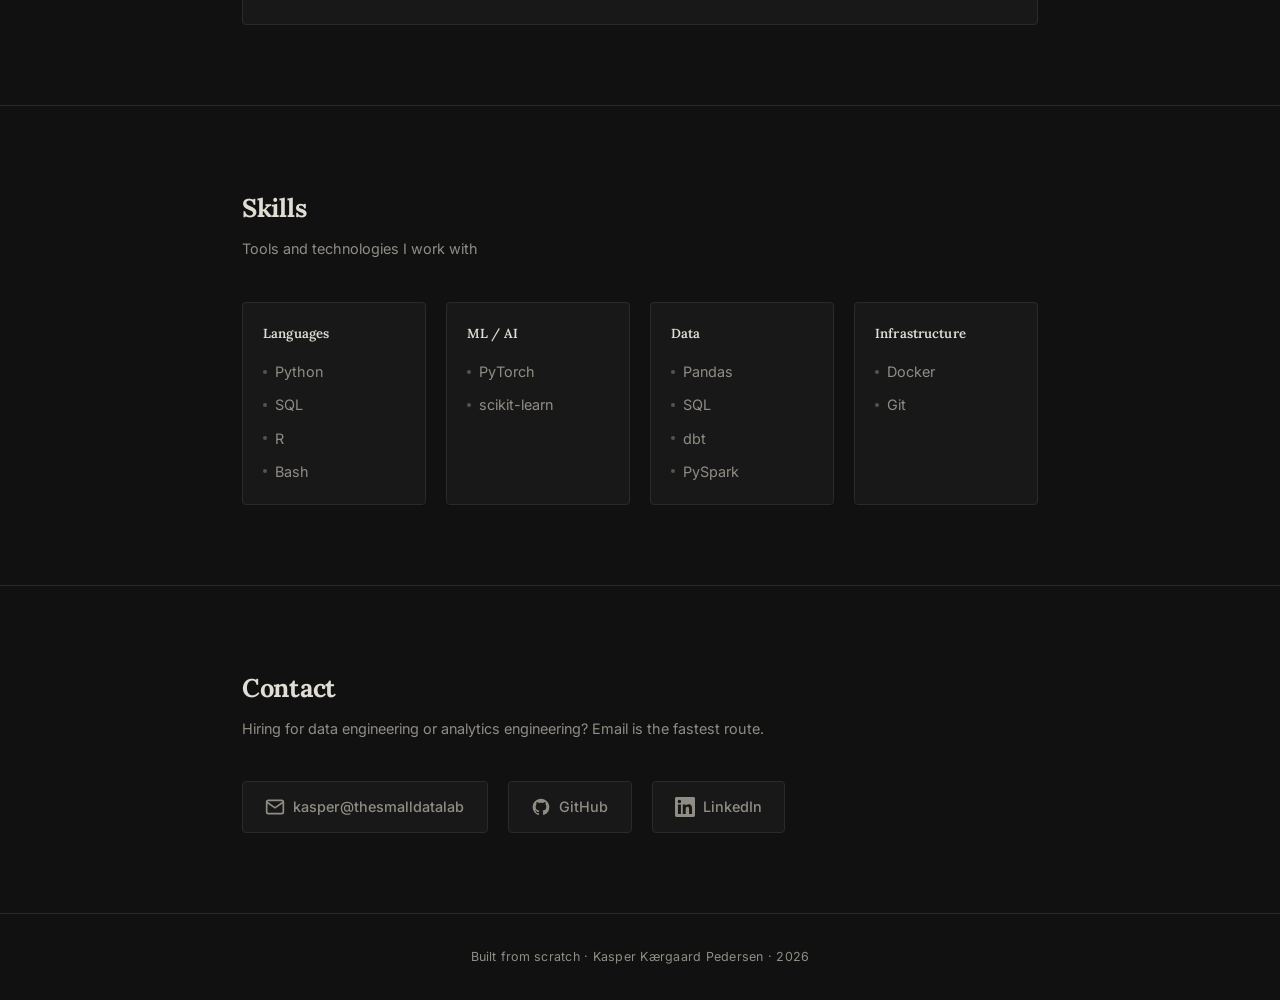
==== commit d2fc853b: "update" ====
--- a/index.html
+++ b/index.html
@@ -60,11 +60,13 @@
   <section id="snapshot">
     
       <h2 class="section-title">Experience</h2>
+      <div class="container">
        <h3>Aarsleff A/S - Data engineer aug 2023 - sep 2025</h3>
         <p>I worked as part of the data team building the enterprise data platform for the largest construction company in Denmark. I built the solutions on Databricks which covered everything from Machinery, Customer, HR and Finance data</p>
         <h3>Data Lab - Data engineer jan 2026 - now</h3>
         <p>At Data Lab i work with data engineering across different client projects. It includes the enterprise data platforms including Databricks and Microsoft Fabric. I also work across other types of projects where i help customers figure out which kind of information they need in order to achieve better results.</p>
-      <div class="container">
+        </div>
+        <div class="container">
         <div class="snapshot-grid">
         <article class="snapshot-card">
           <h3>End-to-end data delivery</h3>
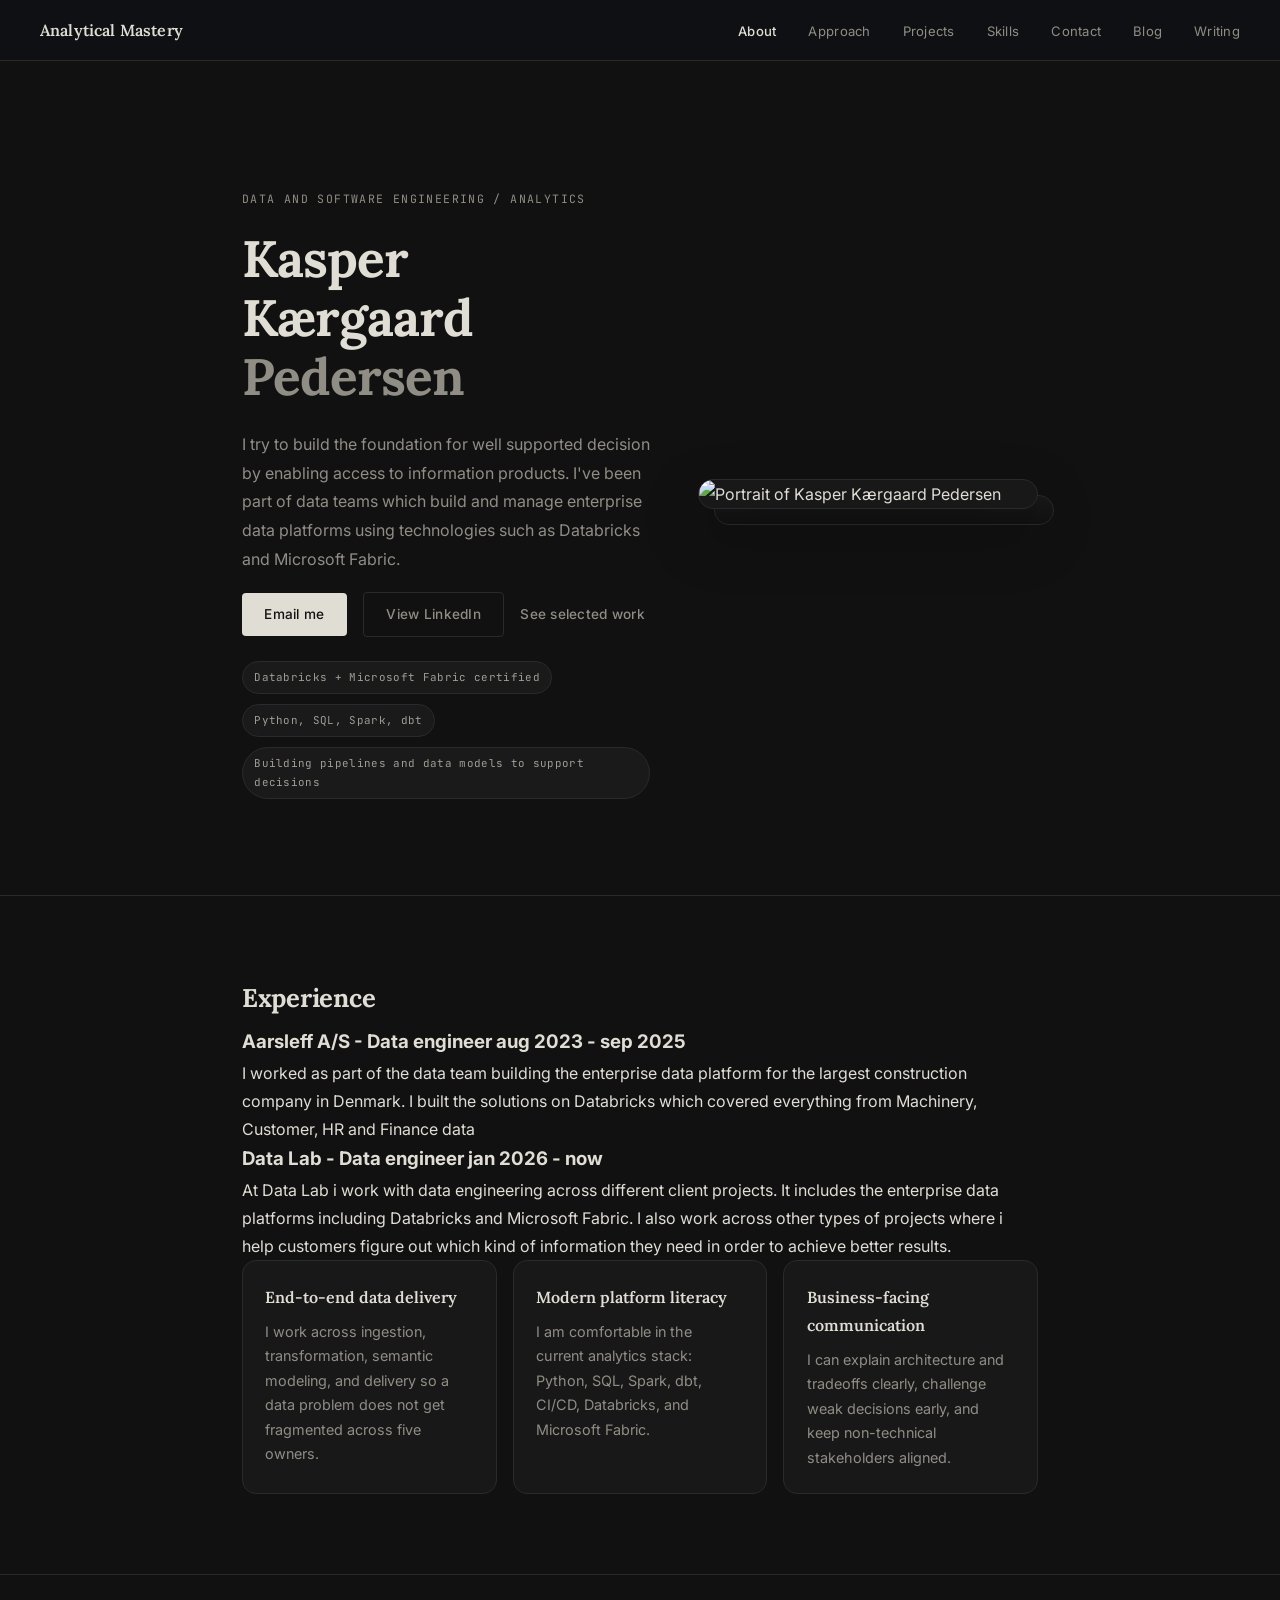
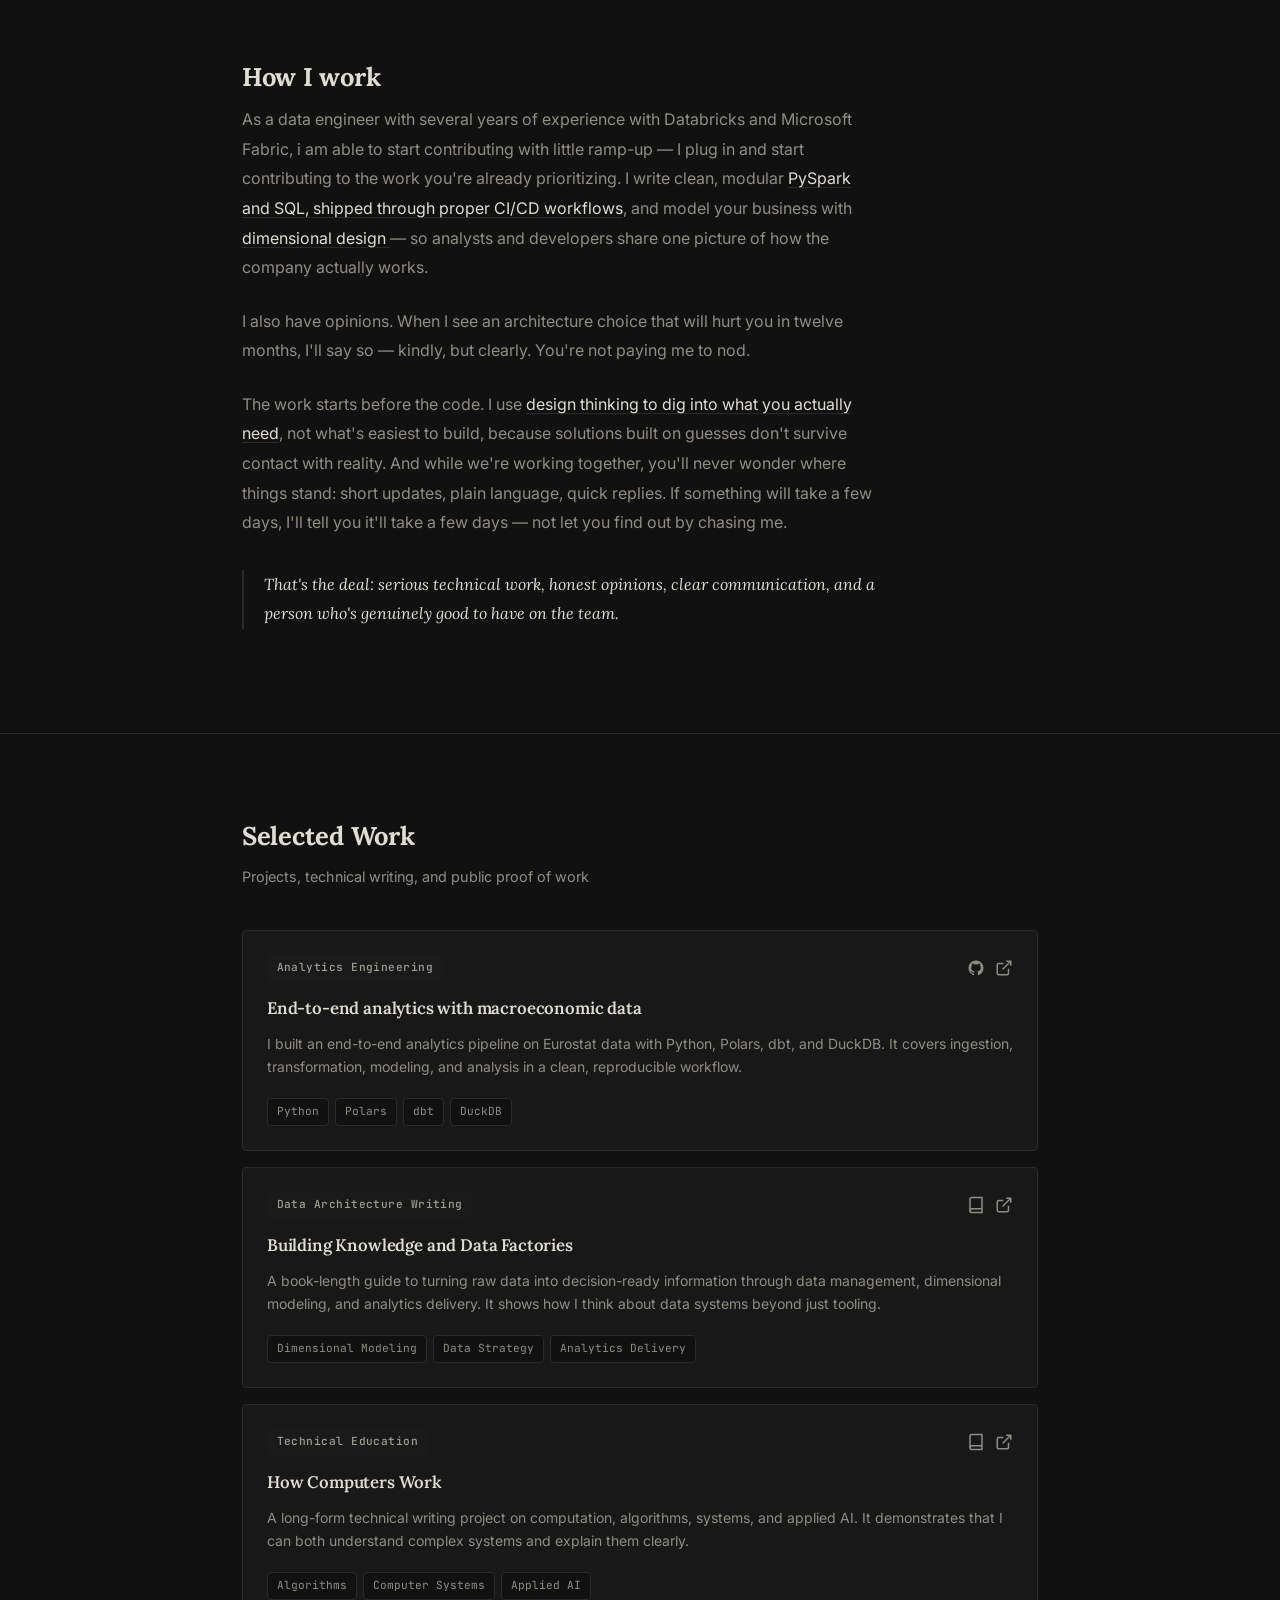
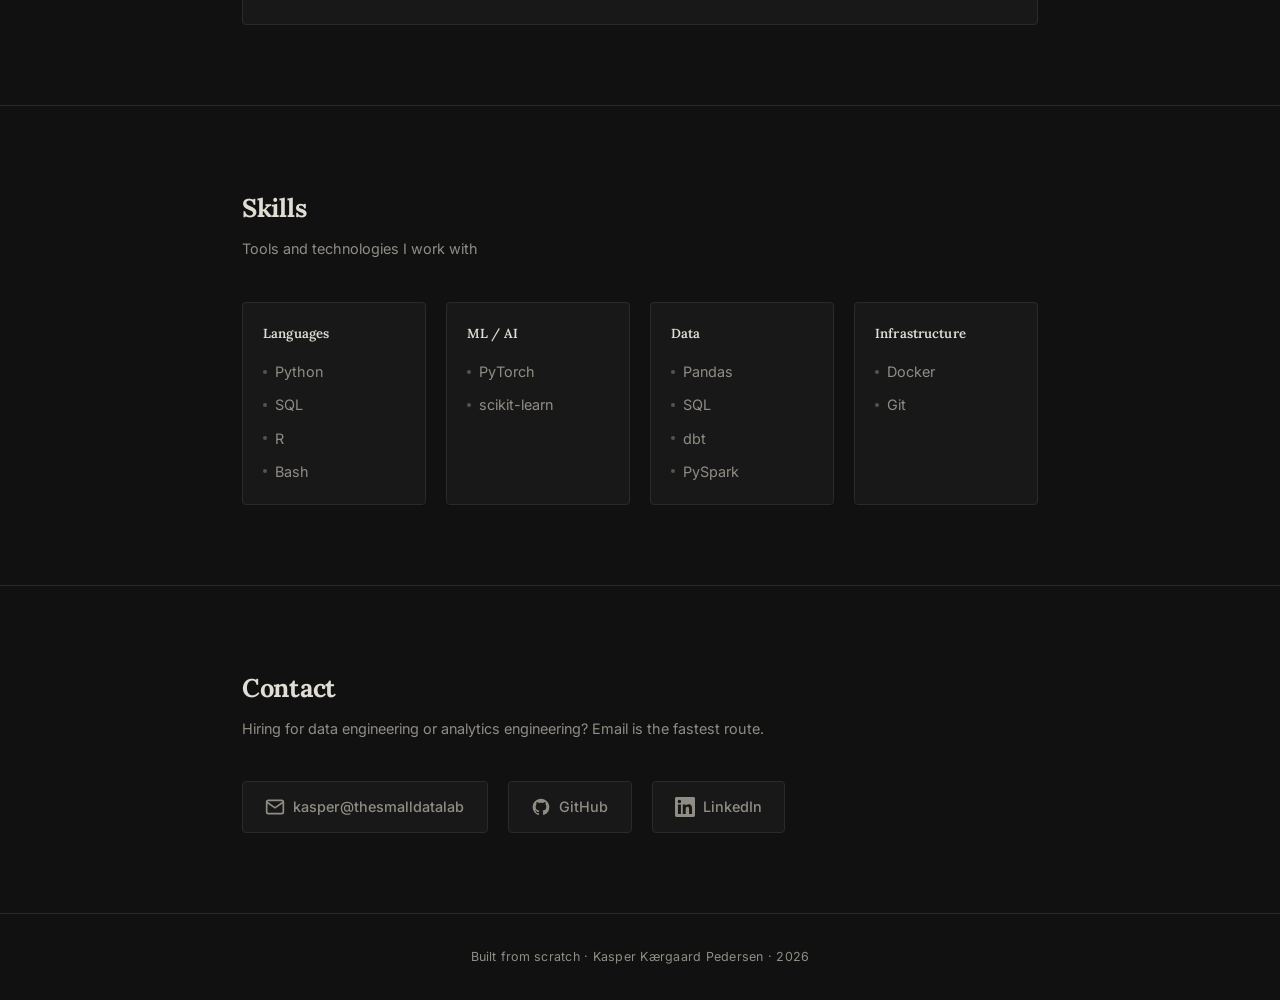
==== commit f31124ca: "Update to experience" ====
--- a/index.html
+++ b/index.html
@@ -58,9 +58,8 @@
   </section>
 
   <section id="snapshot">
-    
-      <h2 class="section-title">Experience</h2>
       <div class="container">
+        <h2 class="section-title">Experience</h2>
        <h3>Aarsleff A/S - Data engineer aug 2023 - sep 2025</h3>
         <p>I worked as part of the data team building the enterprise data platform for the largest construction company in Denmark. I built the solutions on Databricks which covered everything from Machinery, Customer, HR and Finance data</p>
         <h3>Data Lab - Data engineer jan 2026 - now</h3>
